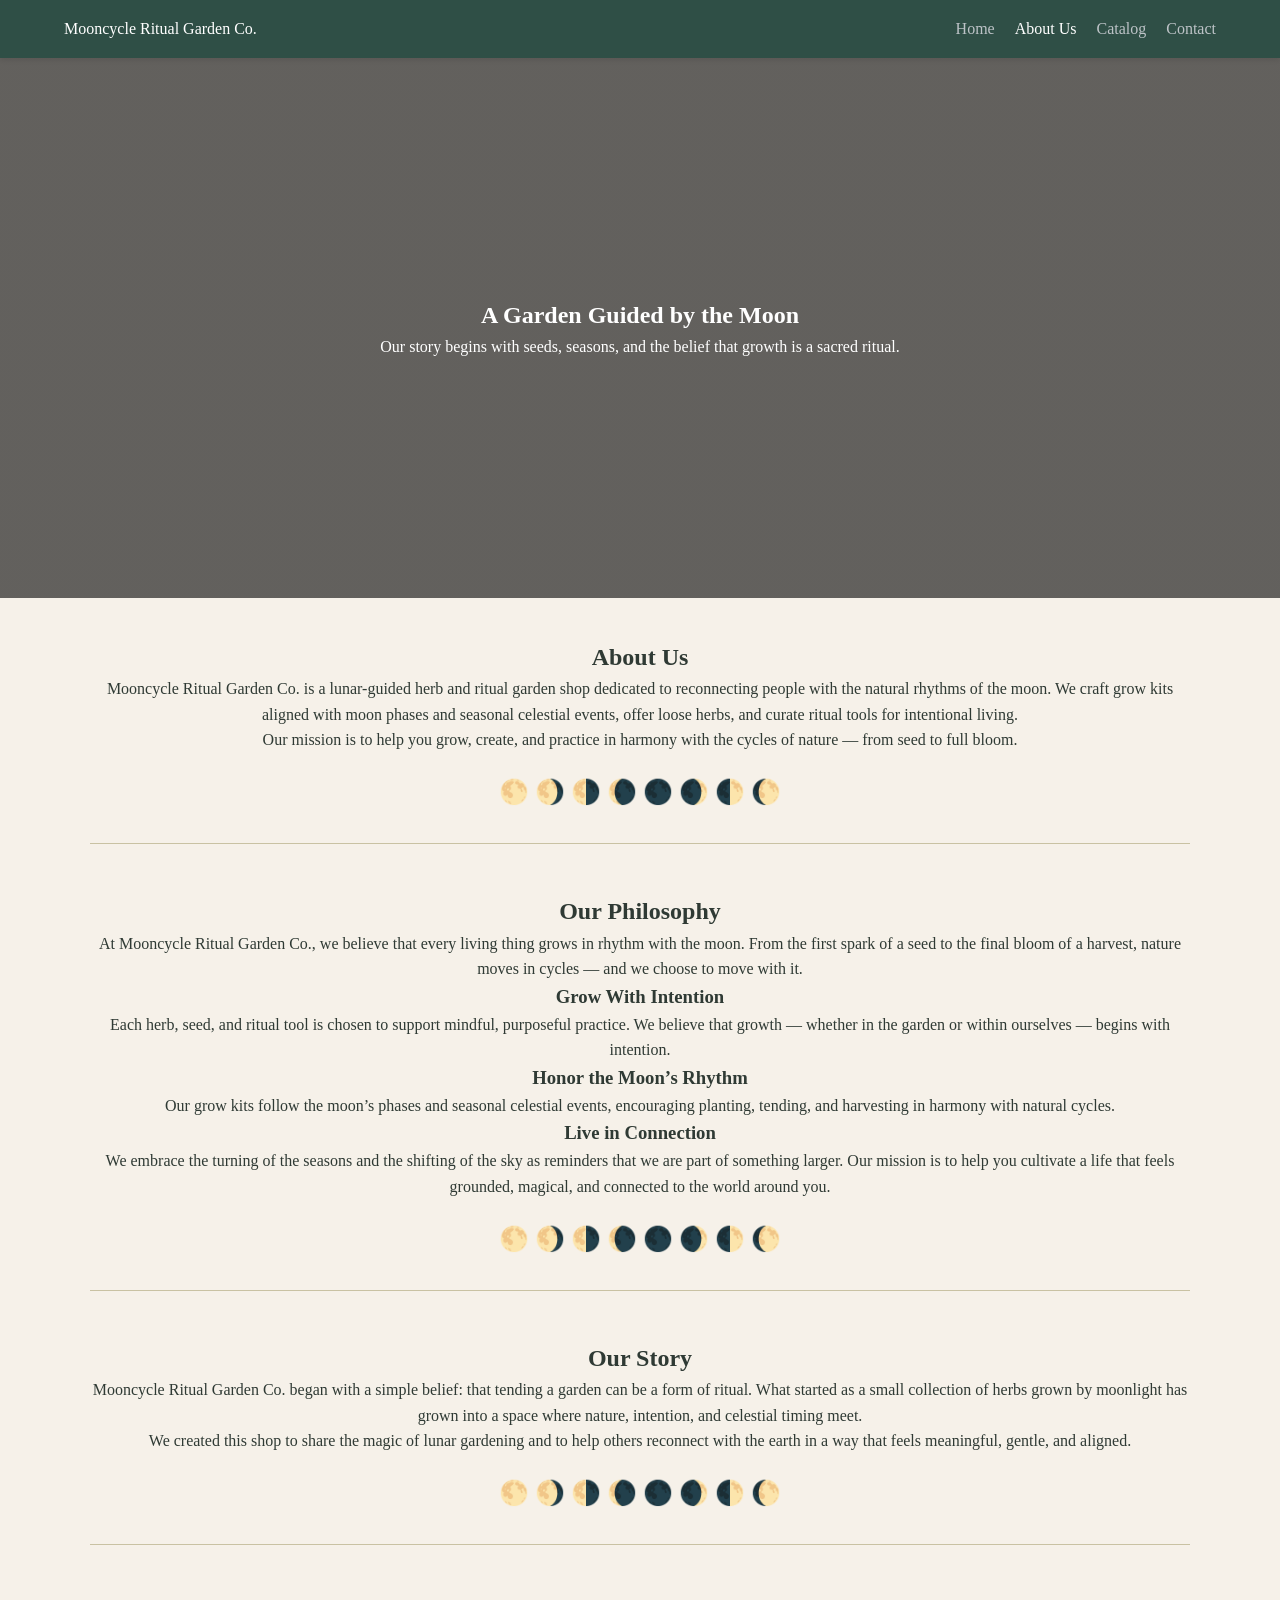
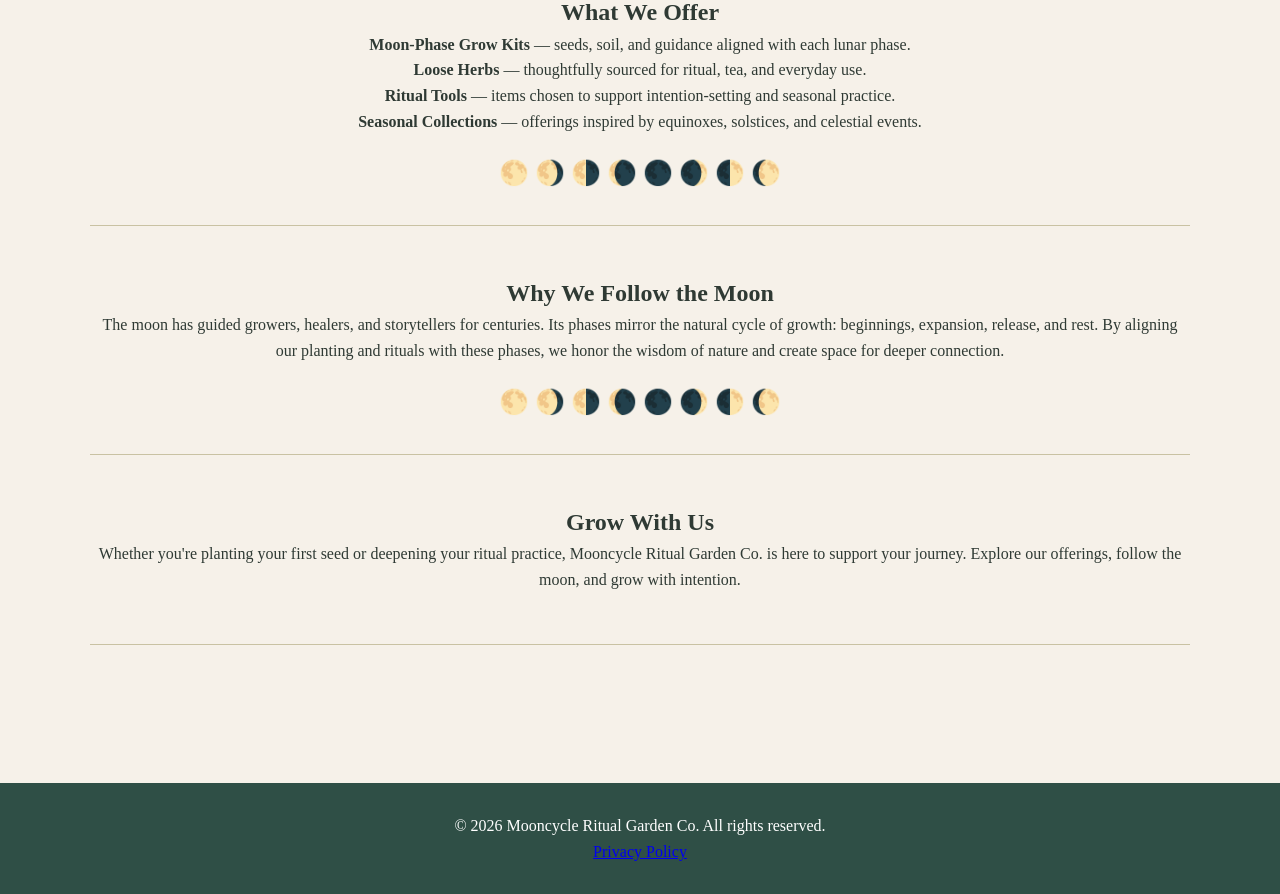
==== about.html @ 51de1d85 "added a privacy page and footer link, and updated stylesheet" ====
<!DOCTYPE html>
<html lang="en">

<head>
    <meta charset="UTF-8">
    <meta name="viewport" content="width=device-width, initial-scale=1.0">
    <title>Mooncycle Ritual Garden Co. | About Us</title>
    <link rel="stylesheet" href="style.css">
</head>

<body>

    <nav class="navbar">
        <div class="logo">Mooncycle Ritual Garden Co.</div>
        <ul class="nav-links">
            <li><a href="index.html">Home</a></li>
            <li><a href="about.html" class="active">About Us</a></li>
            <li><a href="catalog.html">Catalog</a></li>
            <li><a href="contact.html">Contact</a></li>
        </ul>
    </nav>
<section class="hero">
    <h1>A Garden Guided by the Moon</h1>
    <p>Our story begins with seeds, seasons, and the belief that growth is a sacred ritual.</p>
</section>

    <main class="container">
        <section class="content-area">
            <h1>About Us</h1>
            <p>
                Mooncycle Ritual Garden Co. is a lunar-guided herb and ritual garden shop dedicated
                to reconnecting people with the natural rhythms of the moon. We craft grow kits
                aligned with moon phases and seasonal celestial events, offer loose herbs, and
                curate ritual tools for intentional living.
            </p>
            <p>
                Our mission is to help you grow, create, and practice in harmony with the cycles
                of nature — from seed to full bloom.
            </p>
        </section>

        <section class="content-area">
            <h2>Our Philosophy</h2>
            <p>
                At Mooncycle Ritual Garden Co., we believe that every living thing grows in rhythm
                with the moon. From the first spark of a seed to the final bloom of a harvest,
                nature moves in cycles — and we choose to move with it.
            </p>

            <h3>Grow With Intention</h3>
            <p>
                Each herb, seed, and ritual tool is chosen to support mindful, purposeful practice.
                We believe that growth — whether in the garden or within ourselves — begins with intention.
            </p>

            <h3>Honor the Moon’s Rhythm</h3>
            <p>
                Our grow kits follow the moon’s phases and seasonal celestial events, encouraging
                planting, tending, and harvesting in harmony with natural cycles.
            </p>

            <h3>Live in Connection</h3>
            <p>
                We embrace the turning of the seasons and the shifting of the sky as reminders that
                we are part of something larger. Our mission is to help you cultivate a life that
                feels grounded, magical, and connected to the world around you.
            </p>
        </section>

        <section class="content-area">
            <h2>Our Story</h2>
            <p>
                Mooncycle Ritual Garden Co. began with a simple belief: that tending a garden can be
                a form of ritual. What started as a small collection of herbs grown by moonlight
                has grown into a space where nature, intention, and celestial timing meet.
            </p>
            <p>
                We created this shop to share the magic of lunar gardening and to help others
                reconnect with the earth in a way that feels meaningful, gentle, and aligned.
            </p>
        </section>

        <section class="content-area">
            <h2>What We Offer</h2>
                <p><strong>Moon-Phase Grow Kits</strong> — seeds, soil, and guidance aligned with each lunar phase.
                <p><strong>Loose Herbs</strong> — thoughtfully sourced for ritual, tea, and everyday use.</p>
                <p><strong>Ritual Tools</strong> — items chosen to support intention-setting and seasonal practice.</p>
                <p><strong>Seasonal Collections</strong> — offerings inspired by equinoxes, solstices, and celestial
                    events.</p>
        </section>

        <section class="content-area">
            <h2>Why We Follow the Moon</h2>
            <p>
                The moon has guided growers, healers, and storytellers for centuries. Its phases
                mirror the natural cycle of growth: beginnings, expansion, release, and rest.
                By aligning our planting and rituals with these phases, we honor the wisdom of
                nature and create space for deeper connection.
            </p>
        </section>

        <section class="content-area">
            <h2>Grow With Us</h2>
            <p>
                Whether you're planting your first seed or deepening your ritual practice,
                Mooncycle Ritual Garden Co. is here to support your journey.
                Explore our offerings, follow the moon, and grow with intention.
            </p>
        </section>

    </main>

    <footer class="footer">
        <p>&copy; 2026 Mooncycle Ritual Garden Co. All rights reserved.</p>
        <nav>
            <a href="privacy.html" class="footer-link">Privacy Policy</a>
        </nav>
    </footer>

</body>

</html>
---- style.css ----
/* 1. CSS Variables - The "Theme" Controller */

:root {
    --primary-color: #2F4F46;
    /* Deep Herbal Green – Navbar & Footer */
    --accent-color: #C8A96A;
    /* Moonlight Gold – Buttons & Highlights */
    --secondary-accent: #B8A6C9;
    /* Dusty Lavender – Hover effects / subtle accents */

    --bg-light: #F6F1E9;
    /* Warm Cream – Page Background */
    --section-bg: #8FA89A;
    /* Dusty Sage – Section backgrounds */

    --card-bg: #FFFFFF;
    /* Card Background */
    --text-main: #2F3A34;
    /* General Text */
    --text-light: #FFFFFF;
    /* Text on Dark Backgrounds */
    font-family: 'Dancing Script', 'Pacifico', 'Great Vibes', cursive;
    --container-width: 1100px;
}

/* 2. Reset & Base Styles */
* {
    margin: 0;
    padding: 0;
    box-sizing: border-box;
}

body {
    font-family: var(--font-family);
    line-height: 1.6;
    background-color: var(--bg-light);
    color: var(--text-main);
    display: flex;
    flex-direction: column;
    min-height: 100vh;
}

/* 3. Navbar */
.navbar {
    background: var(--primary-color);
    color: var(--text-light);
    display: flex;
    justify-content: space-between;
    align-items: center;
    padding: 1rem 5%;
    position: sticky;
    top: 0;
    z-index: 1000;
    box-shadow: 0 2px 5px rgba(0, 0, 0, 0.1);
}

.nav-links {
    list-style: none;
    display: flex;
}

.nav-links li {
    margin-left: 20px;
}

.nav-links a {
    color: #bdc3c7;
    text-decoration: none;
    font-weight: 500;
    transition: color 0.3s ease;
}

.nav-links a:hover,
.nav-links a.active {
    color: var(--text-light);
}

/* 4. Hero Section */
.hero {
    background:
        linear-gradient(rgba(0, 0, 0, 0.6), rgba(0, 0, 0, 0.6)),
        url("https://images.stockcake.com/public/0/a/0/0a002cfc-9ba7-4bd1-9af5-f2eedf74f956_large/ancient-healing-remedies-stockcake.jpg") no-repeat;



    background-size: cover;
    background-position: center;
    height: 60vh;
    display: flex;
    flex-direction: column;
    align-items: center;
    justify-content: center;
    text-align: center;
    color: var(--text-light);
    padding: 0 20px;
}

.hero-content h1 {
    font-size: clamp(2rem, 5vw, 3.5rem);
    /* Responsive font size */
    margin-bottom: 15px;
}

.cta-button {
    display: inline-block;
    padding: 12px 35px;
    background: var(--accent-color);
    color: var(--text-light);
    text-decoration: none;
    border-radius: 50px;
    font-weight: bold;
    transition: transform 0.2s ease;
}

.cta-button:hover {
    transform: scale(1.05);
    background: var(--secondary-accent);
}

/* 5. Main Layout & Cards */
.container {
    flex: 1;
    width: 90%;
    max-width: var(--container-width);
    margin: 0 auto;
    padding: 40px 0;
}

.card-grid {
    display: grid;
    grid-template-columns: repeat(3, 1fr);
    /* 3 columns on desktop */
    gap: 30px;
    margin-top: -100px;
    /* Overlap effect */
}

.card {
    background: var(--card-bg);
    padding: 40px 25px;
    border-radius: 12px;
    box-shadow: 0 10px 30px rgba(0, 0, 0, 0.08);
    text-align: center;
    transition: translateY 0.3s ease;
}

.card:hover {
    transform: translateY(-5px);
}

/* 6. Footer */
.footer {
    background: var(--primary-color);
    color: var(--text-light);
    text-align: center;
    padding: 30px 0;
    margin-top: 50px;
}

.botanical-row {
    display: flex;
    justify-content: space-between;
    align-items: center;
    width: 100%;
    padding: 10px 0;
    border-bottom: 1px solid #c9c2a3;
    /* dried herb color */
    padding-bottom: 8px;
    margin-bottom: 12px;
}

.botanical-text {
    font-family: var(--font-family);
    font-size: 2rem;
    letter-spacing: 1px;
    color: #4a4a3f;
    /* earthy botanical tone */
    text-shadow: 0 0 6px rgba(255,255,255,0.4);
    transform: rotate(-1deg);
}

/*Content Section*/
.content-area{
    margin-bottom: 3rem;
    padding-bottom: 2rem;
    border-bottom: 1px solid #c9c2a3;
    text-align: center;
}

.content-area ul {
    max-width: 600px;   /* keeps the list narrow */
    margin: 0 auto;     /* centers it */
    padding-left: 1.2rem; /* keeps bullets aligned nicely */
}


/* Section Divider with Moon Phases */
.content-area::after {
    content: "🌕 🌖 🌗 🌘 🌑 🌒 🌓 🌔";
    display: block;
    text-align: center;
    font-size: 1.5rem;
    margin-top: 20px;
    color: var(--secondary-accent);
}
.content-area:last-of-type::after {
    content: "";
    /* Remove moon phases after last section */
}

/* 7. MEDIA QUERIES (The Responsive Magic) */

/* Tablet & Smaller Screens */
@media (max-width: 992px) {
    .card-grid {
        grid-template-columns: repeat(2, 1fr);
        /* Drop to 2 columns */
        margin-top: 20px;
        /* Remove overlap for cleaner mobile feel */
    }
}

/* Mobile Phones */
@media (max-width: 600px) {
    .navbar {
        flex-direction: column;
        /* Stack logo and links */
        gap: 10px;
    }

    .nav-links li {
        margin: 0 10px;
    }

    .card-grid {
        grid-template-columns: 1fr;
        /* 1 column on small phones */
    }

    .hero {
        height: 50vh;
    }
}
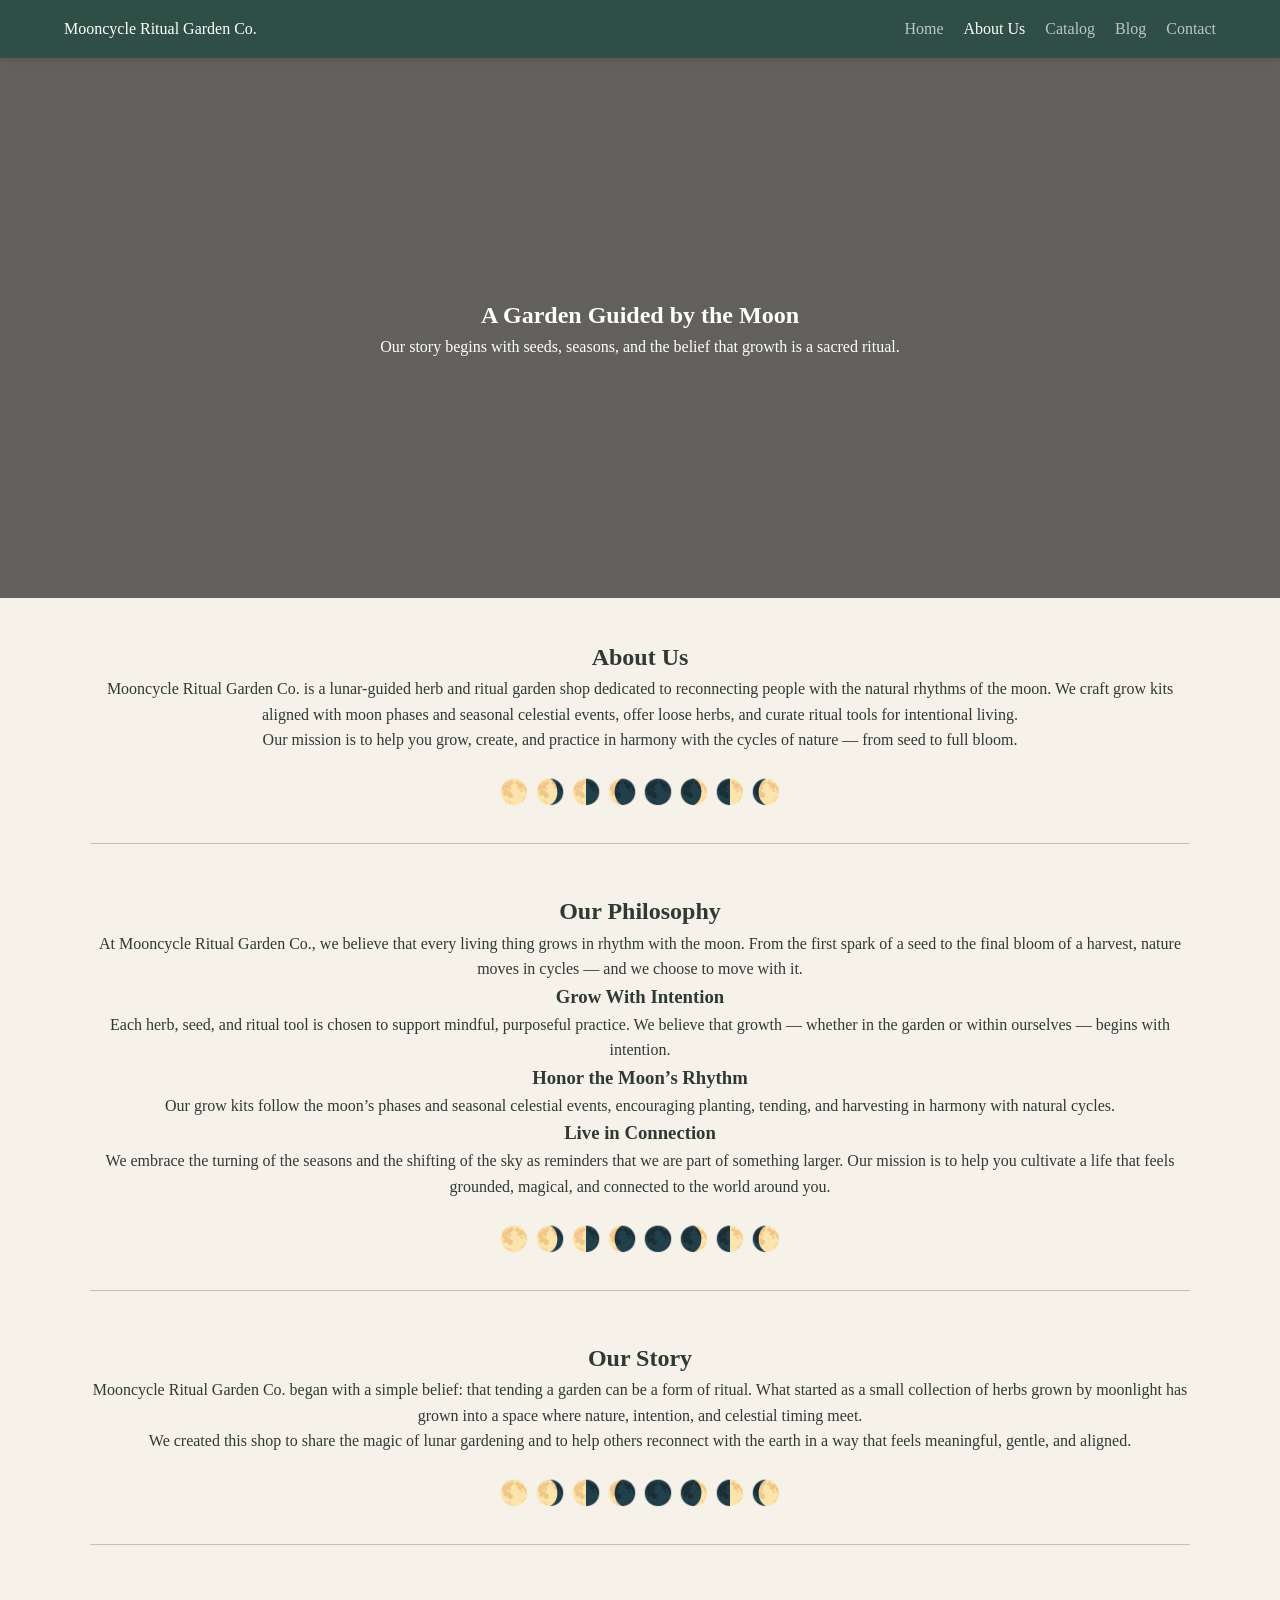
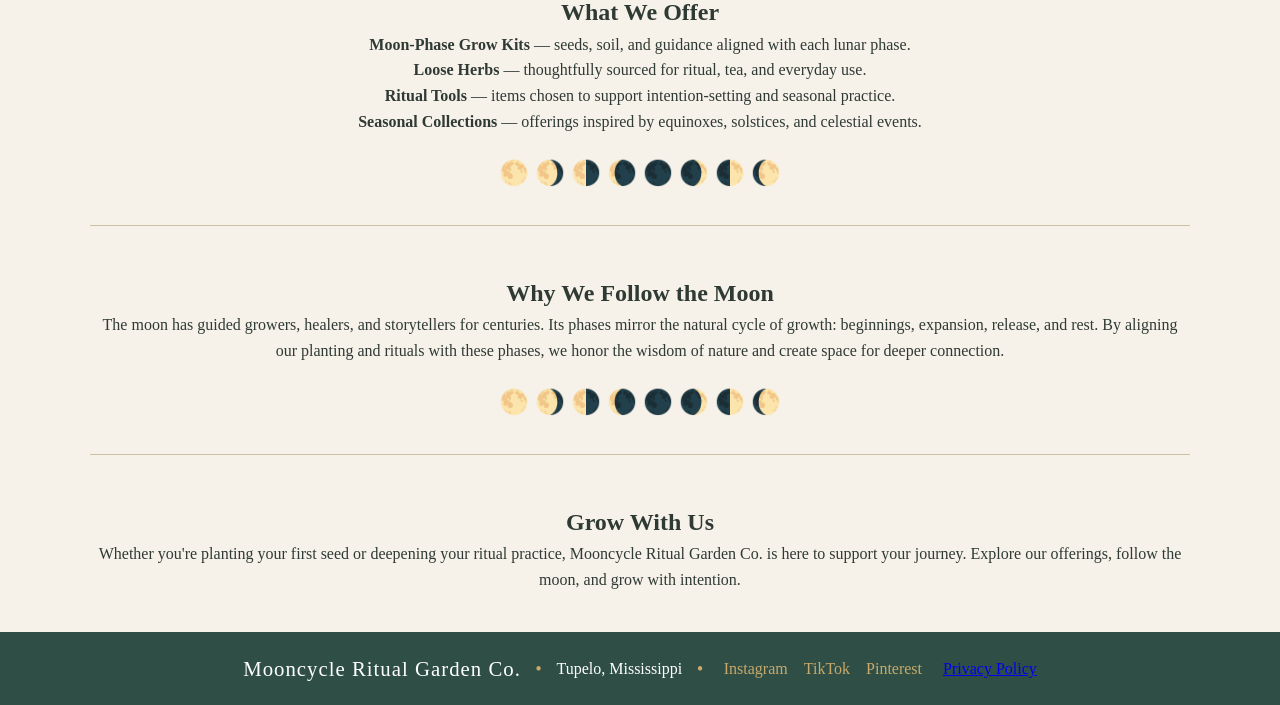
==== commit 8e3a05e4: "added blog page with styling; updated contact & about pages" ====
--- a/about.html
+++ b/about.html
@@ -16,13 +16,14 @@
             <li><a href="index.html">Home</a></li>
             <li><a href="about.html" class="active">About Us</a></li>
             <li><a href="catalog.html">Catalog</a></li>
+            <li><a href="blog.html">Blog</a></li>
             <li><a href="contact.html">Contact</a></li>
         </ul>
     </nav>
-<section class="hero">
-    <h1>A Garden Guided by the Moon</h1>
-    <p>Our story begins with seeds, seasons, and the belief that growth is a sacred ritual.</p>
-</section>
+    <section class="hero">
+        <h1>A Garden Guided by the Moon</h1>
+        <p>Our story begins with seeds, seasons, and the belief that growth is a sacred ritual.</p>
+    </section>
 
     <main class="container">
         <section class="content-area">
@@ -82,11 +83,11 @@
 
         <section class="content-area">
             <h2>What We Offer</h2>
-                <p><strong>Moon-Phase Grow Kits</strong> — seeds, soil, and guidance aligned with each lunar phase.
-                <p><strong>Loose Herbs</strong> — thoughtfully sourced for ritual, tea, and everyday use.</p>
-                <p><strong>Ritual Tools</strong> — items chosen to support intention-setting and seasonal practice.</p>
-                <p><strong>Seasonal Collections</strong> — offerings inspired by equinoxes, solstices, and celestial
-                    events.</p>
+            <p><strong>Moon-Phase Grow Kits</strong> — seeds, soil, and guidance aligned with each lunar phase.
+            <p><strong>Loose Herbs</strong> — thoughtfully sourced for ritual, tea, and everyday use.</p>
+            <p><strong>Ritual Tools</strong> — items chosen to support intention-setting and seasonal practice.</p>
+            <p><strong>Seasonal Collections</strong> — offerings inspired by equinoxes, solstices, and celestial
+                events.</p>
         </section>
 
         <section class="content-area">
@@ -110,11 +111,18 @@
 
     </main>
 
-    <footer class="footer">
-        <p>&copy; 2026 Mooncycle Ritual Garden Co. All rights reserved.</p>
-        <nav>
-            <a href="privacy.html" class="footer-link">Privacy Policy</a>
-        </nav>
+    <!-- Footer -->
+    <footer class="footer-inline">
+        <span class="footer-brand">Mooncycle Ritual Garden Co.</span>
+        <span class="footer-divider">•</span>
+        <span class="footer-location">Tupelo, Mississippi</span>
+        <span class="footer-divider">•</span>
+        <div class="footer-social-inline">
+            <a href="#">Instagram</a>
+            <a href="#">TikTok</a>
+            <a href="#">Pinterest</a>
+        </div>
+        <a href="privacy.html">Privacy Policy</a>
     </footer>
 
 </body>
--- a/style.css
+++ b/style.css
@@ -1,4 +1,4 @@
-/* 1. CSS Variables - The "Theme" Controller */
+/* 1. Color Variables - The "Theme" Controller */
 
 :root {
     --primary-color: #2F4F46;
@@ -19,7 +19,7 @@
     /* General Text */
     --text-light: #FFFFFF;
     /* Text on Dark Backgrounds */
-    font-family: 'Dancing Script', 'Pacifico', 'Great Vibes', cursive;
+    --font-family: 'Dancing Script', 'Pacifico', 'Great Vibes', cursive;
     --container-width: 1100px;
 }
 
@@ -149,13 +149,44 @@
 }
 
 /* 6. Footer */
-.footer {
+/* UNIVERSAL ONE-LINE FOOTER */
+.footer-inline {
     background: var(--primary-color);
     color: var(--text-light);
-    text-align: center;
-    padding: 30px 0;
-    margin-top: 50px;
-}
+    padding: 20px;
+    text-align: center;
+
+    display: flex;
+    justify-content: center;
+    align-items: center;
+    gap: 15px;
+
+    flex-wrap: wrap; /* keeps it from breaking on small screens */
+}
+
+.footer-inline .footer-brand {
+    font-family: var(--font-family);
+    font-size: 1.3rem;
+    letter-spacing: 1px;
+}
+
+.footer-inline .footer-divider {
+    color: var(--accent-color);
+    font-weight: bold;
+}
+
+.footer-social-inline a {
+    color: var(--accent-color);
+    margin: 0 6px;
+    text-decoration: none;
+    font-weight: 500;
+}
+
+.footer-social-inline a:hover {
+    color: var(--secondary-accent);
+}
+
+/* BOTANICAL ROW - A whimsical, plant-inspired section divider */
 
 .botanical-row {
     display: flex;
@@ -178,7 +209,7 @@
     text-shadow: 0 0 6px rgba(255,255,255,0.4);
     transform: rotate(-1deg);
 }
-
+/*About Us Page*/
 /*Content Section*/
 .content-area{
     margin-bottom: 3rem;
@@ -203,10 +234,146 @@
     margin-top: 20px;
     color: var(--secondary-accent);
 }
+
+.content-area:last-of-type {
+    border-bottom: none !important;
+    padding-bottom: 0;
+    margin-bottom: 0;
+    /* Remove bottom border and spacing for last section */
+}
+
 .content-area:last-of-type::after {
-    content: "";
+    content: none;
     /* Remove moon phases after last section */
 }
+
+/* CONTACT FORM — Botanical & Elegant */
+.contact-section {
+    background: var(--card-bg);
+    padding: 45px 35px;
+    border-radius: 14px;
+    box-shadow: 0 10px 30px rgba(0,0,0,0.10);
+    max-width: 750px;
+    margin: 4rem auto;
+    border: 1px solid #d8d2bd; /* soft dried-herb border */
+}
+
+.contact-section h2 {
+    text-align: center;
+    color: var(--primary-color);
+    font-size: 2rem;
+    margin-bottom: 1.5rem;
+    letter-spacing: 1px;
+}
+
+/* Form Layout */
+.contact-form {
+    display: flex;
+    flex-direction: column;
+    gap: 1.2rem;
+}
+
+/* Labels */
+.contact-form label {
+    font-weight: 600;
+    color: var(--primary-color);
+    letter-spacing: 0.5px;
+}
+
+/* Inputs & Textarea */
+.contact-form input,
+.contact-form textarea {
+    padding: 14px;
+    border: 1px solid #c9c2a3;
+    border-radius: 10px;
+    background: var(--bg-light);
+    font-size: 1rem;
+    transition: 0.2s ease;
+}
+
+/* Focus Glow */
+.contact-form input:focus,
+.contact-form textarea:focus {
+    outline: none;
+    border-color: var(--accent-color);
+    box-shadow: 0 0 8px rgba(200,169,106,0.45);
+}
+
+/* Submit Button */
+.contact-form .btn {
+    background: var(--accent-color);
+    color: var(--text-light);
+    padding: 14px;
+    border: none;
+    border-radius: 10px;
+    font-size: 1.15rem;
+    cursor: pointer;
+    font-weight: bold;
+    letter-spacing: 0.5px;
+    transition: 0.25s ease;
+}
+
+.contact-form .btn:hover {
+    background: var(--secondary-accent);
+    transform: translateY(-2px);
+}
+
+/* Optional: Add a soft divider above the form */
+.contact-section::before {
+    content: "🌿 ✦ 🌙 ✦ 🌿";
+    display: block;
+    text-align: center;
+    font-size: 1.4rem;
+    color: var(--secondary-accent);
+    margin-bottom: 1.5rem;
+}
+
+
+/* Blog List Layout */
+.blog-list {
+    display: grid;
+    gap: 30px;
+    margin: 3rem 0;
+}
+
+/* Blog Cards */
+.blog-card {
+    background: var(--card-bg);
+    padding: 30px 25px;
+    border-radius: 12px;
+    box-shadow: 0 8px 20px rgba(0,0,0,0.08);
+    transition: transform 0.25s ease, box-shadow 0.25s ease;
+    text-align: left;
+}
+
+.blog-card:hover {
+    transform: translateY(-6px);
+    box-shadow: 0 12px 28px rgba(0,0,0,0.12);
+}
+
+.blog-card h3 {
+    color: var(--primary-color);
+    margin-bottom: 10px;
+}
+
+.blog-card p {
+    margin-bottom: 15px;
+    color: var(--text-main);
+}
+
+.read-more {
+    color: var(--accent-color);
+    font-weight: bold;
+    text-decoration: none;
+}
+
+.read-more:hover {
+    color: var(--secondary-accent);
+    text-decoration: underline;
+}
+
+
+
 
 /* 7. MEDIA QUERIES (The Responsive Magic) */
 
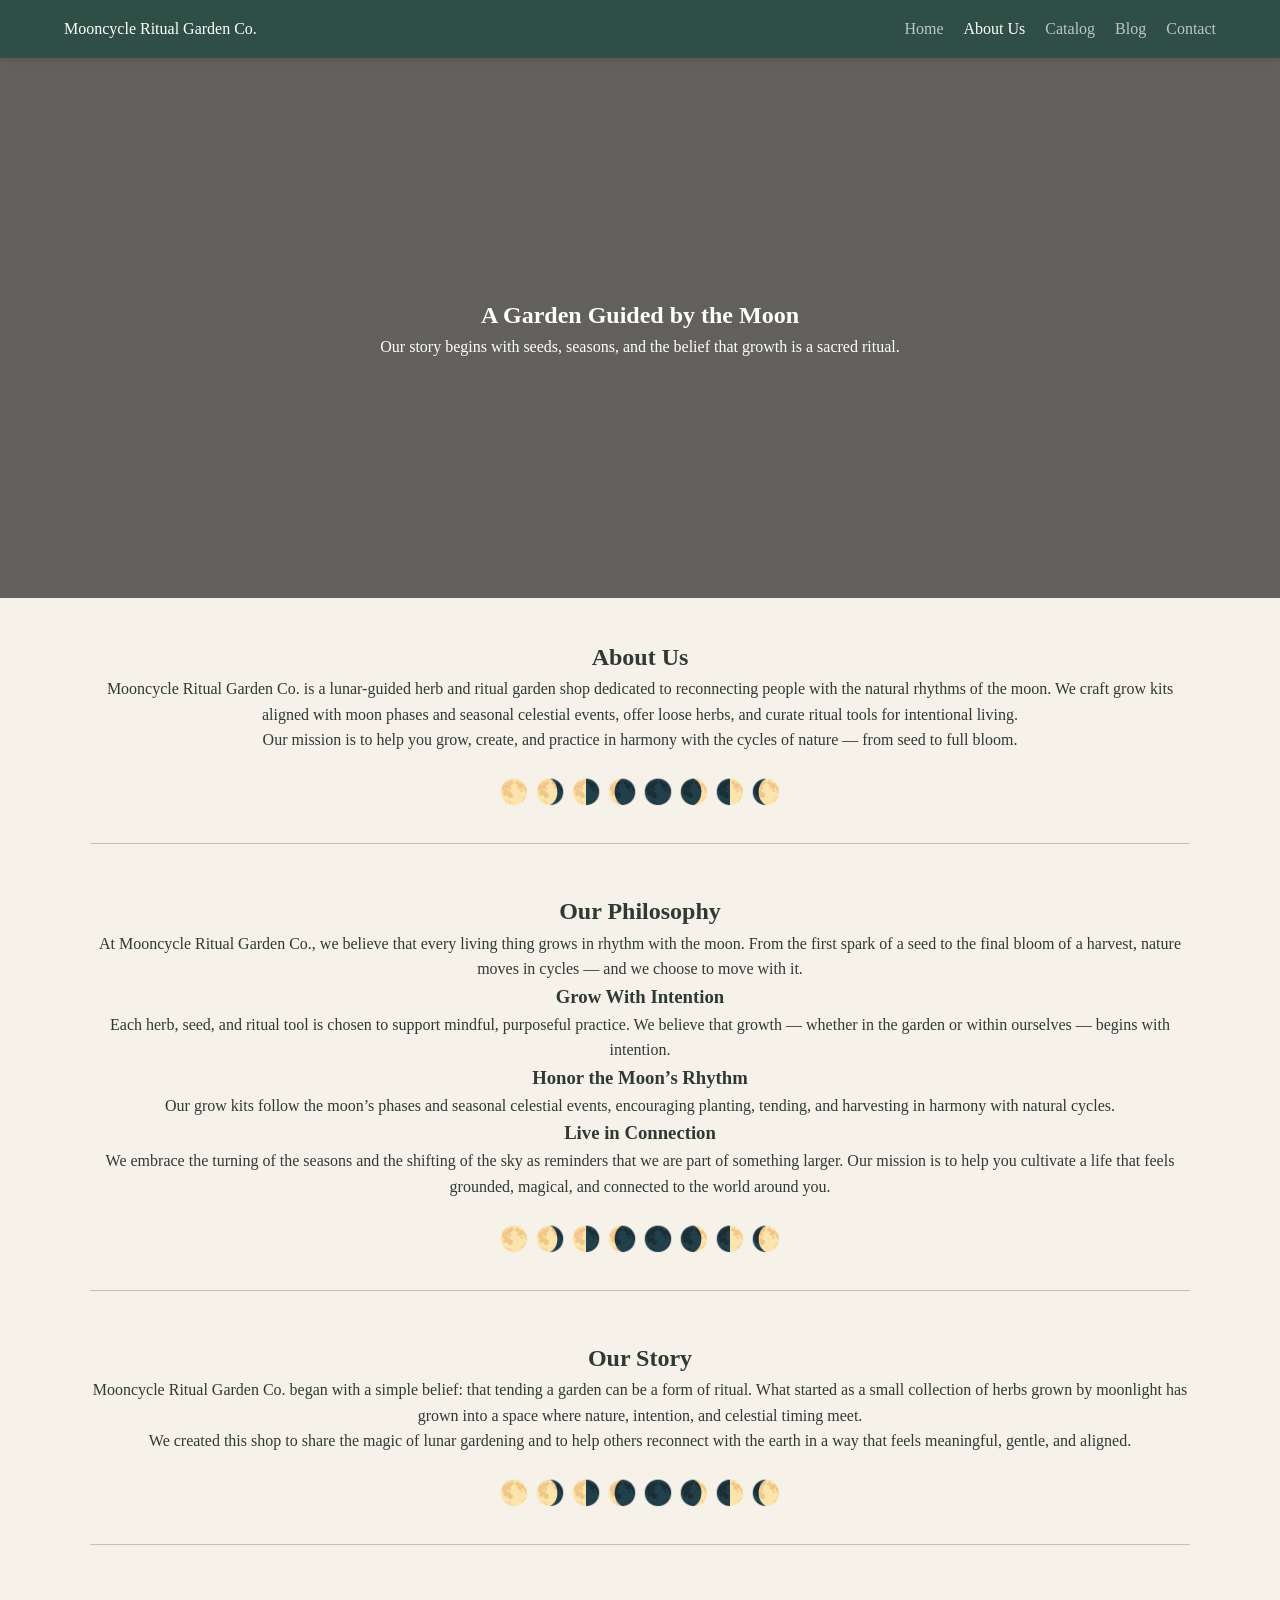
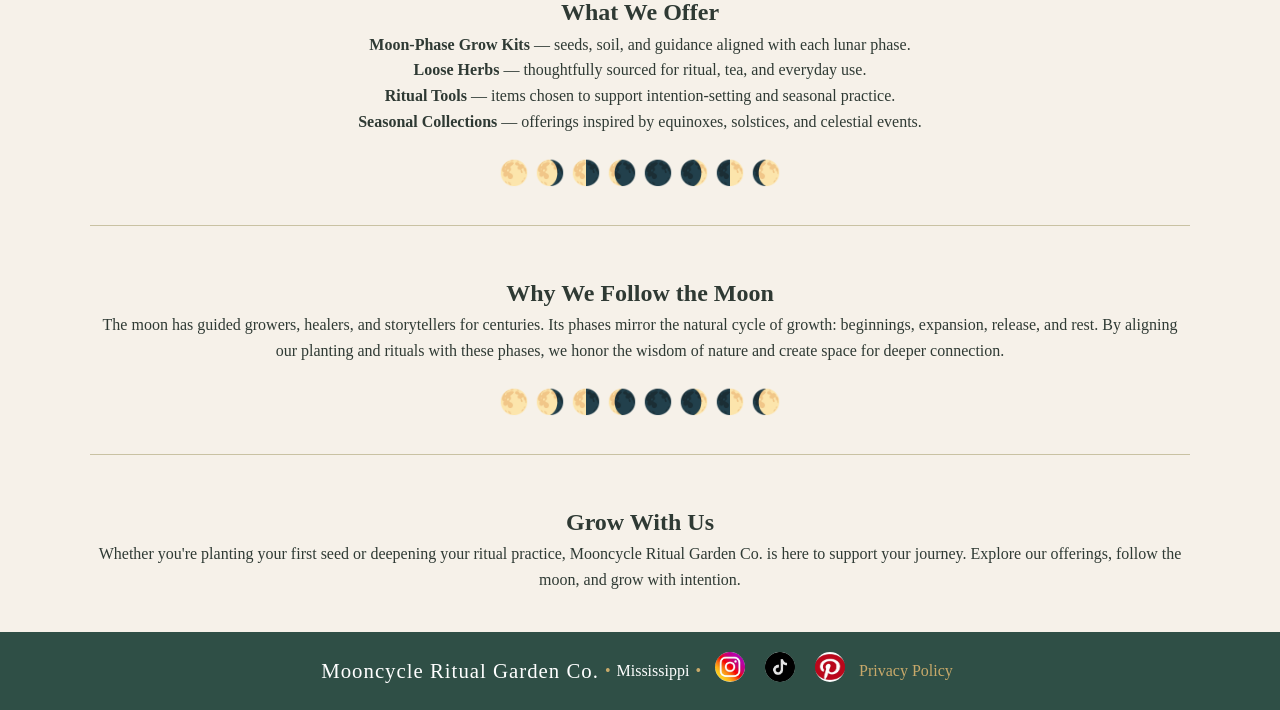
==== commit 6460823d: "added assets/images folder, updated index content, privacy, blog, and about footer, and stylesheet." ====
--- a/about.html
+++ b/about.html
@@ -115,12 +115,12 @@
     <footer class="footer-inline">
         <span class="footer-brand">Mooncycle Ritual Garden Co.</span>
         <span class="footer-divider">•</span>
-        <span class="footer-location">Tupelo, Mississippi</span>
+        <span class="footer-location">Mississippi</span>
         <span class="footer-divider">•</span>
         <div class="footer-social-inline">
-            <a href="#">Instagram</a>
-            <a href="#">TikTok</a>
-            <a href="#">Pinterest</a>
+            <a href="https://www.instagram.com" target="_blank" rel="noopener noreferrer"><img src="assets/images/instagram.png" alt="Instagram"></a>
+            <a href="https://www.tiktok.com" target="_blank" rel="noopener noreferrer"><img src="assets/images/tiktok.png" alt="TikTok"></a>
+            <a href="https://www.pinterest.com" target="_blank" rel="noopener noreferrer"><img src="assets/images/pinterest.png" alt="Pinterest"></a>
         </div>
         <a href="privacy.html">Privacy Policy</a>
     </footer>
--- a/style.css
+++ b/style.css
@@ -1,5 +1,5 @@
 /* 1. Color Variables - The "Theme" Controller */
-
+/* Using CSS variables for easy theme management and consistency across the site */
 :root {
     --primary-color: #2F4F46;
     /* Deep Herbal Green – Navbar & Footer */
@@ -29,7 +29,7 @@
     padding: 0;
     box-sizing: border-box;
 }
-
+/* Base font and background for the entire site */
 body {
     font-family: var(--font-family);
     line-height: 1.6;
@@ -53,23 +53,26 @@
     z-index: 1000;
     box-shadow: 0 2px 5px rgba(0, 0, 0, 0.1);
 }
-
+/* Logo Styling */
 .nav-links {
     list-style: none;
     display: flex;
-}
-
+    flex-wrap: wrap;
+    justify-content: center;
+    text-align: center;
+}
+/* Spacing between nav links for better readability */
 .nav-links li {
     margin-left: 20px;
 }
-
+/* Nav links styling with a smooth color transition for hover effects */
 .nav-links a {
     color: #bdc3c7;
     text-decoration: none;
     font-weight: 500;
     transition: color 0.3s ease;
 }
-
+/* Highlight the active page link and add a hover effect for better user experience */
 .nav-links a:hover,
 .nav-links a.active {
     color: var(--text-light);
@@ -81,8 +84,7 @@
         linear-gradient(rgba(0, 0, 0, 0.6), rgba(0, 0, 0, 0.6)),
         url("https://images.stockcake.com/public/0/a/0/0a002cfc-9ba7-4bd1-9af5-f2eedf74f956_large/ancient-healing-remedies-stockcake.jpg") no-repeat;
 
-
-
+/* Background image with a dark overlay for better text readability */
     background-size: cover;
     background-position: center;
     height: 60vh;
@@ -94,13 +96,13 @@
     color: var(--text-light);
     padding: 0 20px;
 }
-
+/* Hero Heading with responsive font size using clamp() for better readability across devices */
 .hero-content h1 {
     font-size: clamp(2rem, 5vw, 3.5rem);
     /* Responsive font size */
     margin-bottom: 15px;
 }
-
+/* CTA Button in Hero */
 .cta-button {
     display: inline-block;
     padding: 12px 35px;
@@ -111,7 +113,7 @@
     font-weight: bold;
     transition: transform 0.2s ease;
 }
-
+/* Subtle hover effect for the CTA button */
 .cta-button:hover {
     transform: scale(1.05);
     background: var(--secondary-accent);
@@ -125,7 +127,7 @@
     margin: 0 auto;
     padding: 40px 0;
 }
-
+/* Card Grid for sections that use a card layout (e.g., services, products) */
 .card-grid {
     display: grid;
     grid-template-columns: repeat(3, 1fr);
@@ -134,7 +136,7 @@
     margin-top: -100px;
     /* Overlap effect */
 }
-
+/* Card styling for all card-based sections (e.g., services, products, blog excerpts) */
 .card {
     background: var(--card-bg);
     padding: 40px 25px;
@@ -143,51 +145,107 @@
     text-align: center;
     transition: translateY 0.3s ease;
 }
-
+/* Subtle lift on hover for cards */
 .card:hover {
     transform: translateY(-5px);
 }
 
+/* FEATURED SECTION */
+.featured-section {
+    text-align: center;
+    margin-top: 4rem;
+}
+
+.section-title {
+    font-size: 2rem;
+    color: var(--primary-color);
+    margin-bottom: 2rem;
+}
+
+.featured-grid {
+    display: grid;
+    grid-template-columns: repeat(3, 1fr);
+    gap: 30px;
+}
+
+.featured-card {
+    background: var(--card-bg);
+    padding: 25px;
+    border-radius: 12px;
+    box-shadow: 0 8px 20px rgba(0,0,0,0.08);
+    transition: 0.3s ease;
+}
+
+.featured-card:hover {
+    transform: translateY(-5px);
+    box-shadow: 0 12px 28px rgba(0,0,0,0.12);
+}
+
+.featured-card img {
+    width: 100%;
+    border-radius: 10px;
+    margin-bottom: 15px;
+}
+
+
+
 /* 6. Footer */
+
 /* UNIVERSAL ONE-LINE FOOTER */
 .footer-inline {
     background: var(--primary-color);
     color: var(--text-light);
     padding: 20px;
     text-align: center;
-
+/* Flexbox for horizontal alignment of brand and social links */
     display: flex;
     justify-content: center;
     align-items: center;
-    gap: 15px;
+    /* gap: 0; */
 
     flex-wrap: wrap; /* keeps it from breaking on small screens */
 }
-
+/* Footer Brand Styling */
 .footer-inline .footer-brand {
     font-family: var(--font-family);
     font-size: 1.3rem;
     letter-spacing: 1px;
 }
-
-.footer-inline .footer-divider {
+/* Divider styling */
+.footer-inline > a, .footer-divider {
     color: var(--accent-color);
     font-weight: bold;
-}
-
-.footer-social-inline a {
-    color: var(--accent-color);
     margin: 0 6px;
     text-decoration: none;
     font-weight: 500;
 }
-
-.footer-social-inline a:hover {
+/* Hover effect for footer links */
+.footer-inline > a:hover{
     color: var(--secondary-accent);
-}
+    text-decoration: underline;
+}
+/* Social media icons in the footer styled as circular buttons with hover effects */
+.footer-social-inline img, .footer-social-inline > a:focus {
+    display: inline-block;
+    border: none;
+    gap: 10px;
+    outline: none;
+    box-shadow: none;
+    width: 30px;
+    height: 30px;
+    border-radius: 50%;
+    background: var(--secondary-accent);
+    margin: 0 8px;
+    text-decoration: none;
+}
+/* Hover effect for social media icons */
+/* .footer-inline span, .footer-inline a:not(.footer-social-inline)
+{
+    margin: 0 8px;
+} */
+
 
 /* BOTANICAL ROW - A whimsical, plant-inspired section divider */
-
 .botanical-row {
     display: flex;
     justify-content: space-between;
@@ -199,7 +257,7 @@
     padding-bottom: 8px;
     margin-bottom: 12px;
 }
-
+/* Decorative botanical text */
 .botanical-text {
     font-family: var(--font-family);
     font-size: 2rem;
@@ -217,14 +275,13 @@
     border-bottom: 1px solid #c9c2a3;
     text-align: center;
 }
-
+/* Keep lists narrow and centered for better readability */
 .content-area ul {
     max-width: 600px;   /* keeps the list narrow */
     margin: 0 auto;     /* centers it */
     padding-left: 1.2rem; /* keeps bullets aligned nicely */
 }
 
-
 /* Section Divider with Moon Phases */
 .content-area::after {
     content: "🌕 🌖 🌗 🌘 🌑 🌒 🌓 🌔";
@@ -234,20 +291,20 @@
     margin-top: 20px;
     color: var(--secondary-accent);
 }
-
+/* Remove divider and spacing for last section */
 .content-area:last-of-type {
     border-bottom: none !important;
     padding-bottom: 0;
     margin-bottom: 0;
     /* Remove bottom border and spacing for last section */
 }
-
+/* Remove moon phases for last section */
 .content-area:last-of-type::after {
     content: none;
-    /* Remove moon phases after last section */
 }
 
 /* CONTACT FORM — Botanical & Elegant */
+/* Contact Section Container */
 .contact-section {
     background: var(--card-bg);
     padding: 45px 35px;
@@ -257,7 +314,7 @@
     margin: 4rem auto;
     border: 1px solid #d8d2bd; /* soft dried-herb border */
 }
-
+/* Contact Section Heading */
 .contact-section h2 {
     text-align: center;
     color: var(--primary-color);
@@ -291,7 +348,7 @@
     transition: 0.2s ease;
 }
 
-/* Focus Glow */
+/* Focus effect for inputs and textarea */
 .contact-form input:focus,
 .contact-form textarea:focus {
     outline: none;
@@ -312,13 +369,13 @@
     letter-spacing: 0.5px;
     transition: 0.25s ease;
 }
-
+/* Hover effect for submit button */
 .contact-form .btn:hover {
     background: var(--secondary-accent);
     transform: translateY(-2px);
 }
 
-/* Optional: Add a soft divider above the form */
+/* Decorative Botanical Divider for Contact Section */
 .contact-section::before {
     content: "🌿 ✦ 🌙 ✦ 🌿";
     display: block;
@@ -327,7 +384,6 @@
     color: var(--secondary-accent);
     margin-bottom: 1.5rem;
 }
-
 
 /* Blog List Layout */
 .blog-list {
@@ -345,35 +401,32 @@
     transition: transform 0.25s ease, box-shadow 0.25s ease;
     text-align: left;
 }
-
+/* Hover effect for blog cards */
 .blog-card:hover {
     transform: translateY(-6px);
     box-shadow: 0 12px 28px rgba(0,0,0,0.12);
 }
-
+/* Blog Card Title */
 .blog-card h3 {
     color: var(--primary-color);
     margin-bottom: 10px;
 }
-
+/* Blog Card Excerpt */
 .blog-card p {
     margin-bottom: 15px;
     color: var(--text-main);
 }
-
+/* "Read More" Links */
 .read-more {
     color: var(--accent-color);
     font-weight: bold;
     text-decoration: none;
 }
-
+/* Hover effect for "Read More" links */
 .read-more:hover {
     color: var(--secondary-accent);
     text-decoration: underline;
 }
-
-
-
 
 /* 7. MEDIA QUERIES (The Responsive Magic) */
 
@@ -394,16 +447,16 @@
         /* Stack logo and links */
         gap: 10px;
     }
-
+/* Center nav links on mobile */
     .nav-links li {
         margin: 0 10px;
     }
-
+/* Stack cards in a single column on mobile for better readability */
     .card-grid {
         grid-template-columns: 1fr;
         /* 1 column on small phones */
     }
-
+/* Adjust hero height for smaller screens to prevent excessive scrolling */
     .hero {
         height: 50vh;
     }
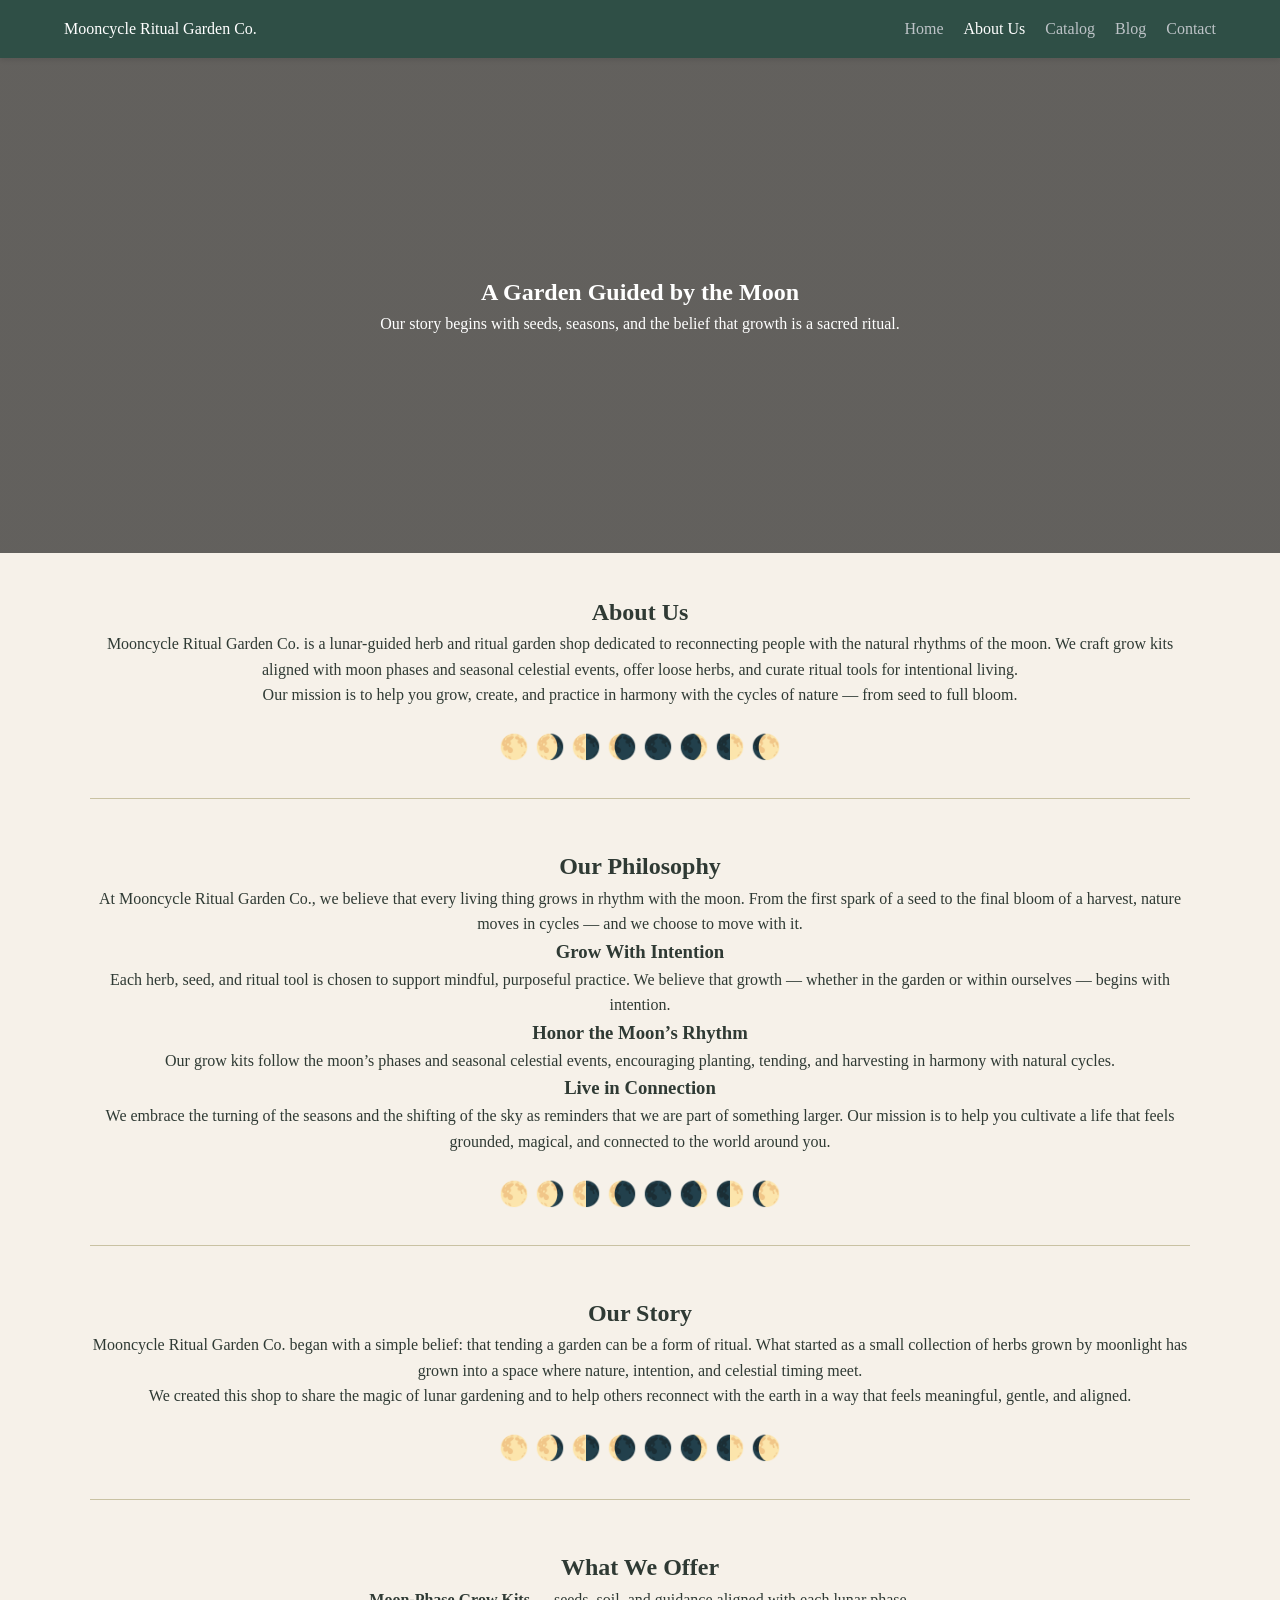
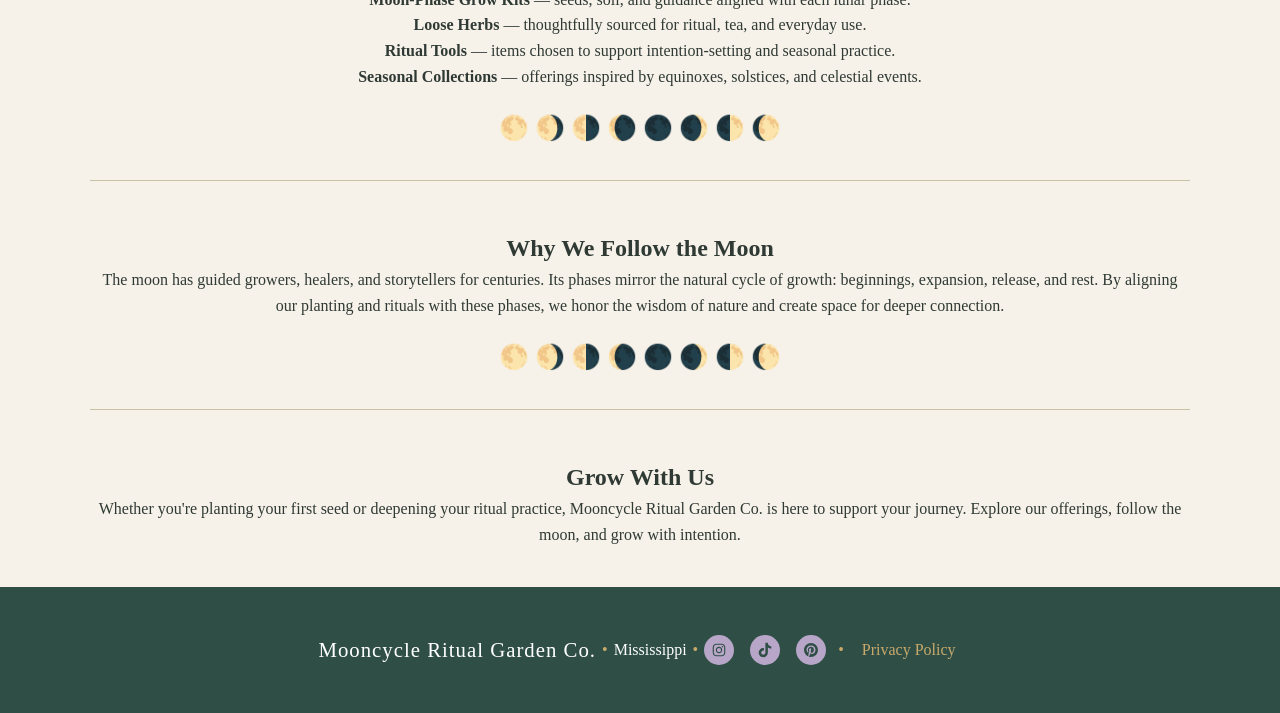
==== commit d5c03aaa: "updated footer, style css, and update logo with a logo image" ====
--- a/about.html
+++ b/about.html
@@ -112,19 +112,37 @@
     </main>
 
     <!-- Footer -->
+ </footer>
     <footer class="footer-inline">
         <span class="footer-brand">Mooncycle Ritual Garden Co.</span>
         <span class="footer-divider">•</span>
         <span class="footer-location">Mississippi</span>
         <span class="footer-divider">•</span>
         <div class="footer-social-inline">
-            <a href="https://www.instagram.com" target="_blank" rel="noopener noreferrer"><img src="assets/images/instagram.png" alt="Instagram"></a>
-            <a href="https://www.tiktok.com" target="_blank" rel="noopener noreferrer"><img src="assets/images/tiktok.png" alt="TikTok"></a>
-            <a href="https://www.pinterest.com" target="_blank" rel="noopener noreferrer"><img src="assets/images/pinterest.png" alt="Pinterest"></a>
+
+            <a href="https://www.instagram.com" aria-label="Instagram" target="_blank" rel="noopener noreferrer"><svg
+                    xmlns="http://www.w3.org/2000/svg"
+                    viewBox="0 0 640 640"><!--!Font Awesome Free v7.2.0 by @fontawesome - https://fontawesome.com License - https://fontawesome.com/license/free Copyright 2026 Fonticons, Inc.-->
+                    <path
+                        d="M320.3 205C256.8 204.8 205.2 256.2 205 319.7C204.8 383.2 256.2 434.8 319.7 435C383.2 435.2 434.8 383.8 435 320.3C435.2 256.8 383.8 205.2 320.3 205zM319.7 245.4C360.9 245.2 394.4 278.5 394.6 319.7C394.8 360.9 361.5 394.4 320.3 394.6C279.1 394.8 245.6 361.5 245.4 320.3C245.2 279.1 278.5 245.6 319.7 245.4zM413.1 200.3C413.1 185.5 425.1 173.5 439.9 173.5C454.7 173.5 466.7 185.5 466.7 200.3C466.7 215.1 454.7 227.1 439.9 227.1C425.1 227.1 413.1 215.1 413.1 200.3zM542.8 227.5C541.1 191.6 532.9 159.8 506.6 133.6C480.4 107.4 448.6 99.2 412.7 97.4C375.7 95.3 264.8 95.3 227.8 97.4C192 99.1 160.2 107.3 133.9 133.5C107.6 159.7 99.5 191.5 97.7 227.4C95.6 264.4 95.6 375.3 97.7 412.3C99.4 448.2 107.6 480 133.9 506.2C160.2 532.4 191.9 540.6 227.8 542.4C264.8 544.5 375.7 544.5 412.7 542.4C448.6 540.7 480.4 532.5 506.6 506.2C532.8 480 541 448.2 542.8 412.3C544.9 375.3 544.9 264.5 542.8 227.5zM495 452C487.2 471.6 472.1 486.7 452.4 494.6C422.9 506.3 352.9 503.6 320.3 503.6C287.7 503.6 217.6 506.2 188.2 494.6C168.6 486.8 153.5 471.7 145.6 452C133.9 422.5 136.6 352.5 136.6 319.9C136.6 287.3 134 217.2 145.6 187.8C153.4 168.2 168.5 153.1 188.2 145.2C217.7 133.5 287.7 136.2 320.3 136.2C352.9 136.2 423 133.6 452.4 145.2C472 153 487.1 168.1 495 187.8C506.7 217.3 504 287.3 504 319.9C504 352.5 506.7 422.6 495 452z" />
+                </svg></a>
+            <a href="https://www.tiktok.com" aria-label="TitkTok" target="_blank" rel="noopener noreferrer"><svg
+                    xmlns="http://www.w3.org/2000/svg"
+                    viewBox="0 0 640 640"><!--!Font Awesome Free v7.2.0 by @fontawesome - https://fontawesome.com License - https://fontawesome.com/license/free Copyright 2026 Fonticons, Inc.-->
+                    <path
+                        d="M544.5 273.9C500.5 274 457.5 260.3 421.7 234.7L421.7 413.4C421.7 446.5 411.6 478.8 392.7 506C373.8 533.2 347.1 554 316.1 565.6C285.1 577.2 251.3 579.1 219.2 570.9C187.1 562.7 158.3 545 136.5 520.1C114.7 495.2 101.2 464.1 97.5 431.2C93.8 398.3 100.4 365.1 116.1 336C131.8 306.9 156.1 283.3 185.7 268.3C215.3 253.3 248.6 247.8 281.4 252.3L281.4 342.2C266.4 337.5 250.3 337.6 235.4 342.6C220.5 347.6 207.5 357.2 198.4 369.9C189.3 382.6 184.4 398 184.5 413.8C184.6 429.6 189.7 444.8 199 457.5C208.3 470.2 221.4 479.6 236.4 484.4C251.4 489.2 267.5 489.2 282.4 484.3C297.3 479.4 310.4 469.9 319.6 457.2C328.8 444.5 333.8 429.1 333.8 413.4L333.8 64L421.8 64C421.7 71.4 422.4 78.9 423.7 86.2C426.8 102.5 433.1 118.1 442.4 131.9C451.7 145.7 463.7 157.5 477.6 166.5C497.5 179.6 520.8 186.6 544.6 186.6L544.6 274z" />
+                </svg>
+                <a href="https://www.pinterest.com" aria-label="Pinterest" target="_blank"
+                    rel="noopener noreferrer"><svg xmlns="http://www.w3.org/2000/svg"
+                        viewBox="0 0 640 640"><!--!Font Awesome Free v7.2.0 by @fontawesome - https://fontawesome.com License - https://fontawesome.com/license/free Copyright 2026 Fonticons, Inc.-->
+                        <path
+                            d="M568 320C568 457 457 568 320 568C294.4 568 269.8 564.1 246.6 556.9C256.7 540.4 271.8 513.4 277.4 491.9C280.4 480.3 292.8 432.9 292.8 432.9C300.9 448.3 324.5 461.4 349.6 461.4C424.4 461.4 478.3 392.6 478.3 307.1C478.3 225.2 411.4 163.9 325.4 163.9C218.4 163.9 161.5 235.7 161.5 314C161.5 350.4 180.9 395.7 211.8 410.1C216.5 412.3 219 411.3 220.1 406.8C220.9 403.4 225.1 386.5 227 378.7C227.6 376.2 227.3 374 225.3 371.6C215.2 359.1 207 336.3 207 315C207 260.3 248.4 207.4 319 207.4C379.9 207.4 422.6 248.9 422.6 308.3C422.6 375.4 388.7 421.9 344.6 421.9C320.3 421.9 302 401.8 307.9 377.1C314.9 347.6 328.4 315.8 328.4 294.5C328.4 275.5 318.2 259.6 297 259.6C272.1 259.6 252.1 285.3 252.1 319.8C252.1 341.8 259.5 356.6 259.5 356.6C259.5 356.6 235 460.4 230.5 479.8C225.5 501.2 227.5 531.4 229.6 551C137.4 514.9 72 425.1 72 320C72 183 183 72 320 72C457 72 568 183 568 320z" />
+                    </svg>
         </div>
+
+        <span class="footer-divider">•</span>
         <a href="privacy.html">Privacy Policy</a>
     </footer>
-
 </body>
 
 </html>
--- a/style.css
+++ b/style.css
@@ -29,6 +29,7 @@
     padding: 0;
     box-sizing: border-box;
 }
+
 /* Base font and background for the entire site */
 body {
     font-family: var(--font-family);
@@ -53,6 +54,15 @@
     z-index: 1000;
     box-shadow: 0 2px 5px rgba(0, 0, 0, 0.1);
 }
+
+.logo img {
+    height: 60px;
+    width: auto;
+    display: block;
+    margin: 0 auto;
+}
+
+
 /* Logo Styling */
 .nav-links {
     list-style: none;
@@ -61,10 +71,12 @@
     justify-content: center;
     text-align: center;
 }
+
 /* Spacing between nav links for better readability */
 .nav-links li {
     margin-left: 20px;
 }
+
 /* Nav links styling with a smooth color transition for hover effects */
 .nav-links a {
     color: #bdc3c7;
@@ -72,6 +84,7 @@
     font-weight: 500;
     transition: color 0.3s ease;
 }
+
 /* Highlight the active page link and add a hover effect for better user experience */
 .nav-links a:hover,
 .nav-links a.active {
@@ -84,10 +97,10 @@
         linear-gradient(rgba(0, 0, 0, 0.6), rgba(0, 0, 0, 0.6)),
         url("https://images.stockcake.com/public/0/a/0/0a002cfc-9ba7-4bd1-9af5-f2eedf74f956_large/ancient-healing-remedies-stockcake.jpg") no-repeat;
 
-/* Background image with a dark overlay for better text readability */
+    /* Background image with a dark overlay for better text readability */
     background-size: cover;
     background-position: center;
-    height: 60vh;
+    height: 55vh;
     display: flex;
     flex-direction: column;
     align-items: center;
@@ -96,12 +109,14 @@
     color: var(--text-light);
     padding: 0 20px;
 }
+
 /* Hero Heading with responsive font size using clamp() for better readability across devices */
 .hero-content h1 {
     font-size: clamp(2rem, 5vw, 3.5rem);
     /* Responsive font size */
     margin-bottom: 15px;
 }
+
 /* CTA Button in Hero */
 .cta-button {
     display: inline-block;
@@ -112,12 +127,82 @@
     border-radius: 50px;
     font-weight: bold;
     transition: transform 0.2s ease;
-}
+    margin: 30px;
+}
+
 /* Subtle hover effect for the CTA button */
 .cta-button:hover {
     transform: scale(1.05);
     background: var(--secondary-accent);
 }
+
+/* Scroll container */
+.scroll {
+    overflow: hidden;
+    white-space: nowrap;
+    padding: 20px 0;
+    margin: 20px auto 10px auto;/*top | right | bottom | left*/
+    border-radius: 12px;
+    position: relative;
+    /* border: 1px solid #d8d2bd; */
+    max-width: 100%;
+    box-sizing: border-box;
+    background: linear-gradient(
+        90deg,
+        #f5f1e6 0%,
+        #faf8f3 50%,
+        #f5f1e6 100%
+    );
+}
+
+/* Track that moves */
+.scroll-track {
+    display: inline-flex;   /* prevents wrapping */
+    flex-wrap: nowrap;      /* double‑locks single line */
+    animation: scrollAnim 60s linear infinite;
+}
+
+/* Each moon/herb item */
+.scroll-item {
+    white-space: nowrap;    /* prevents internal wrapping */
+    margin: 0 40px;
+    font-size: 1.25rem;
+    color: var(--primary-color);
+    opacity: 0.9;
+    text-shadow: 0 0 12px rgba(255, 255, 255, 0.9);
+}
+
+/* Fade edges */
+.scroll::before,
+.scroll::after {
+    content: "";
+    position: absolute;
+    top: 0;
+    width: 80px;
+    height: 100%;
+    pointer-events: none;
+}
+
+.scroll::before {
+    left: 0;
+    background: linear-gradient(to right, #faf8f3, transparent);
+}
+
+.scroll::after {
+    right: 0;
+    background: linear-gradient(to left, #faf8f3, transparent);
+}
+
+/* Animation */
+@keyframes scrollAnim {
+    from { transform: translateX(0); }
+    to { transform: translateX(-50%); }
+}
+
+
+
+
+
 
 /* 5. Main Layout & Cards */
 .container {
@@ -127,66 +212,119 @@
     margin: 0 auto;
     padding: 40px 0;
 }
+
 /* Card Grid for sections that use a card layout (e.g., services, products) */
 .card-grid {
     display: grid;
     grid-template-columns: repeat(3, 1fr);
     /* 3 columns on desktop */
     gap: 30px;
-    margin-top: -100px;
-    /* Overlap effect */
-}
+    margin-top: 40px;/* Added margin to prevent overlap with the hero section on smaller screens */
+}
+
 /* Card styling for all card-based sections (e.g., services, products, blog excerpts) */
 .card {
+    position: relative;/* Needed for positioning the quick view button */
     background: var(--card-bg);
-    padding: 40px 25px;
+    padding: 20px;
     border-radius: 12px;
     box-shadow: 0 10px 30px rgba(0, 0, 0, 0.08);
     text-align: center;
     transition: translateY 0.3s ease;
-}
+    max-width: 300px;
+    margin: 0 auto;/* Center cards within their grid cells */
+}
+.card img {
+    width: 100%;
+    height: 180px;
+    object-fit: cover;
+    border-radius: 8px;
+}
+
 /* Subtle lift on hover for cards */
 .card:hover {
     transform: translateY(-5px);
 }
 
-/* FEATURED SECTION */
-.featured-section {
-    text-align: center;
-    margin-top: 4rem;
-}
-
-.section-title {
+.quick-view-btn {
+    position: absolute;
+    bottom: 120px; /* sits over the image*/
+    left: 50%;
+    transform: translateX(-50%);
+    background: var(--primary-color); /* deep herbal green */
+    color: var(--text-light);
+    padding: 8px 16px;
+    border-radius: 30px;
+    text-decoration: none;
+    font-size: 0.9rem;
+    opacity: 0;
+    pointer-events: none;
+    transition: 0.3s ease;
+    box-shadow: 0 4px 12px rgba(0,0,0,0.15);
+}
+
+
+/* SHOW BUTTON ON HOVER */
+.card:hover .quick-view-btn {
+    opacity: 1;
+    pointer-events: auto;
+    transform: translateX(-50%) translateY(-4px);
+}
+
+.testimonials {
+    max-width: 1100px;
+    margin: 60px auto;
+    text-align: center;
+    padding: 0 20px;
+}
+
+.testimonials-title {
     font-size: 2rem;
     color: var(--primary-color);
-    margin-bottom: 2rem;
-}
-
-.featured-grid {
+    margin-bottom: 10px;
+}
+
+.testimonials-subtitle {
+    font-size: 1rem;
+    color: var(--text-muted);
+    margin-bottom: 40px;
+}
+
+.testimonial-grid {
     display: grid;
-    grid-template-columns: repeat(3, 1fr);
+    grid-template-columns: repeat(auto-fit, minmax(280px, 1fr));
     gap: 30px;
 }
 
-.featured-card {
+.testimonial-card {
     background: var(--card-bg);
-    padding: 25px;
+    border: 1px solid #d8d2bd;
     border-radius: 12px;
-    box-shadow: 0 8px 20px rgba(0,0,0,0.08);
-    transition: 0.3s ease;
-}
-
-.featured-card:hover {
-    transform: translateY(-5px);
-    box-shadow: 0 12px 28px rgba(0,0,0,0.12);
-}
-
-.featured-card img {
+    padding: 20px;
+    text-align: left;
+    box-shadow: 0 2px 6px rgba(0,0,0,0.05);
+}
+
+.testimonial-img {
     width: 100%;
+    height: 180px;
+    object-fit: cover;
     border-radius: 10px;
     margin-bottom: 15px;
 }
 
+.testimonial-text {
+    font-size: 0.95rem;
+    color: var(--primary-color);
+    line-height: 1.5;
+}
+
+.testimonial-name {
+    display: block;
+    margin-top: 10px;
+    font-size: 0.85rem;
+    color: var(--text-muted);
+}
 
 
 /* 6. Footer */
@@ -195,54 +333,78 @@
 .footer-inline {
     background: var(--primary-color);
     color: var(--text-light);
-    padding: 20px;
-    text-align: center;
-/* Flexbox for horizontal alignment of brand and social links */
+    padding: 40px 20px;
+    text-align: center;
+    /* Flexbox for horizontal alignment of brand and social links */
     display: flex;
     justify-content: center;
     align-items: center;
     /* gap: 0; */
 
-    flex-wrap: wrap; /* keeps it from breaking on small screens */
-}
+    flex-wrap: wrap;
+    /* keeps it from breaking on small screens */
+}
+/*Homepage footer (newsletter) */
+.footer-inline-home {
+    flex-direction: column; /* stack items vertically */
+    justify-content: flex-start; /* not needed, but clean */
+    gap: 8px;
+     /* more breathing room */
+    padding-bottom: 0px; 
+}
+
 /* Footer Brand Styling */
 .footer-inline .footer-brand {
     font-family: var(--font-family);
     font-size: 1.3rem;
     letter-spacing: 1px;
 }
+
 /* Divider styling */
-.footer-inline > a, .footer-divider {
+.footer-inline>a,
+.footer-divider {
     color: var(--accent-color);
     font-weight: bold;
     margin: 0 6px;
     text-decoration: none;
     font-weight: 500;
 }
+
 /* Hover effect for footer links */
-.footer-inline > a:hover{
+.footer-inline>a:hover {
     color: var(--secondary-accent);
     text-decoration: underline;
 }
-/* Social media icons in the footer styled as circular buttons with hover effects */
-.footer-social-inline img, .footer-social-inline > a:focus {
-    display: inline-block;
-    border: none;
-    gap: 10px;
-    outline: none;
-    box-shadow: none;
+
+/* Make the row of icons horizontal */
+.footer-social-inline {
+    display: flex;
+    flex-direction: row;
+    justify-content: center;
+    align-items: center;
+    gap: 16px;
+    margin-top: 8px;
+}
+
+/* Style the SVG icons */
+.footer-social-inline svg {
     width: 30px;
     height: 30px;
+    padding: 6px;
     border-radius: 50%;
     background: var(--secondary-accent);
-    margin: 0 8px;
-    text-decoration: none;
-}
-/* Hover effect for social media icons */
-/* .footer-inline span, .footer-inline a:not(.footer-social-inline)
-{
-    margin: 0 8px;
-} */
+    fill: var(--primary-color); /* makes the icon visible */
+    transition: transform 0.2s ease;
+}
+
+/* Hover effect */
+.footer-social-inline svg:hover {
+    transform: scale(1.1);
+}
+
+
+
+
 
 
 /* BOTANICAL ROW - A whimsical, plant-inspired section divider */
@@ -257,6 +419,7 @@
     padding-bottom: 8px;
     margin-bottom: 12px;
 }
+
 /* Decorative botanical text */
 .botanical-text {
     font-family: var(--font-family);
@@ -264,22 +427,27 @@
     letter-spacing: 1px;
     color: #4a4a3f;
     /* earthy botanical tone */
-    text-shadow: 0 0 6px rgba(255,255,255,0.4);
+    text-shadow: 0 0 6px rgba(255, 255, 255, 0.4);
     transform: rotate(-1deg);
 }
+
 /*About Us Page*/
 /*Content Section*/
-.content-area{
+.content-area {
     margin-bottom: 3rem;
     padding-bottom: 2rem;
     border-bottom: 1px solid #c9c2a3;
     text-align: center;
 }
+
 /* Keep lists narrow and centered for better readability */
 .content-area ul {
-    max-width: 600px;   /* keeps the list narrow */
-    margin: 0 auto;     /* centers it */
-    padding-left: 1.2rem; /* keeps bullets aligned nicely */
+    max-width: 600px;
+    /* keeps the list narrow */
+    margin: 0 auto;
+    /* centers it */
+    padding-left: 1.2rem;
+    /* keeps bullets aligned nicely */
 }
 
 /* Section Divider with Moon Phases */
@@ -291,6 +459,7 @@
     margin-top: 20px;
     color: var(--secondary-accent);
 }
+
 /* Remove divider and spacing for last section */
 .content-area:last-of-type {
     border-bottom: none !important;
@@ -298,6 +467,7 @@
     margin-bottom: 0;
     /* Remove bottom border and spacing for last section */
 }
+
 /* Remove moon phases for last section */
 .content-area:last-of-type::after {
     content: none;
@@ -309,11 +479,13 @@
     background: var(--card-bg);
     padding: 45px 35px;
     border-radius: 14px;
-    box-shadow: 0 10px 30px rgba(0,0,0,0.10);
+    box-shadow: 0 10px 30px rgba(0, 0, 0, 0.10);
     max-width: 750px;
-    margin: 4rem auto;
-    border: 1px solid #d8d2bd; /* soft dried-herb border */
-}
+    margin: 0 auto 3rem;
+    border: 1px solid #d8d2bd;
+    /* soft dried-herb border */
+}
+
 /* Contact Section Heading */
 .contact-section h2 {
     text-align: center;
@@ -353,7 +525,7 @@
 .contact-form textarea:focus {
     outline: none;
     border-color: var(--accent-color);
-    box-shadow: 0 0 8px rgba(200,169,106,0.45);
+    box-shadow: 0 0 8px rgba(200, 169, 106, 0.45);
 }
 
 /* Submit Button */
@@ -369,6 +541,7 @@
     letter-spacing: 0.5px;
     transition: 0.25s ease;
 }
+
 /* Hover effect for submit button */
 .contact-form .btn:hover {
     background: var(--secondary-accent);
@@ -397,31 +570,36 @@
     background: var(--card-bg);
     padding: 30px 25px;
     border-radius: 12px;
-    box-shadow: 0 8px 20px rgba(0,0,0,0.08);
+    box-shadow: 0 8px 20px rgba(0, 0, 0, 0.08);
     transition: transform 0.25s ease, box-shadow 0.25s ease;
     text-align: left;
 }
+
 /* Hover effect for blog cards */
 .blog-card:hover {
     transform: translateY(-6px);
-    box-shadow: 0 12px 28px rgba(0,0,0,0.12);
-}
+    box-shadow: 0 12px 28px rgba(0, 0, 0, 0.12);
+}
+
 /* Blog Card Title */
 .blog-card h3 {
     color: var(--primary-color);
     margin-bottom: 10px;
 }
+
 /* Blog Card Excerpt */
 .blog-card p {
     margin-bottom: 15px;
     color: var(--text-main);
 }
+
 /* "Read More" Links */
 .read-more {
     color: var(--accent-color);
     font-weight: bold;
     text-decoration: none;
 }
+
 /* Hover effect for "Read More" links */
 .read-more:hover {
     color: var(--secondary-accent);
@@ -447,16 +625,19 @@
         /* Stack logo and links */
         gap: 10px;
     }
-/* Center nav links on mobile */
+
+    /* Center nav links on mobile */
     .nav-links li {
         margin: 0 10px;
     }
-/* Stack cards in a single column on mobile for better readability */
+
+    /* Stack cards in a single column on mobile for better readability */
     .card-grid {
         grid-template-columns: 1fr;
         /* 1 column on small phones */
     }
-/* Adjust hero height for smaller screens to prevent excessive scrolling */
+
+    /* Adjust hero height for smaller screens to prevent excessive scrolling */
     .hero {
         height: 50vh;
     }
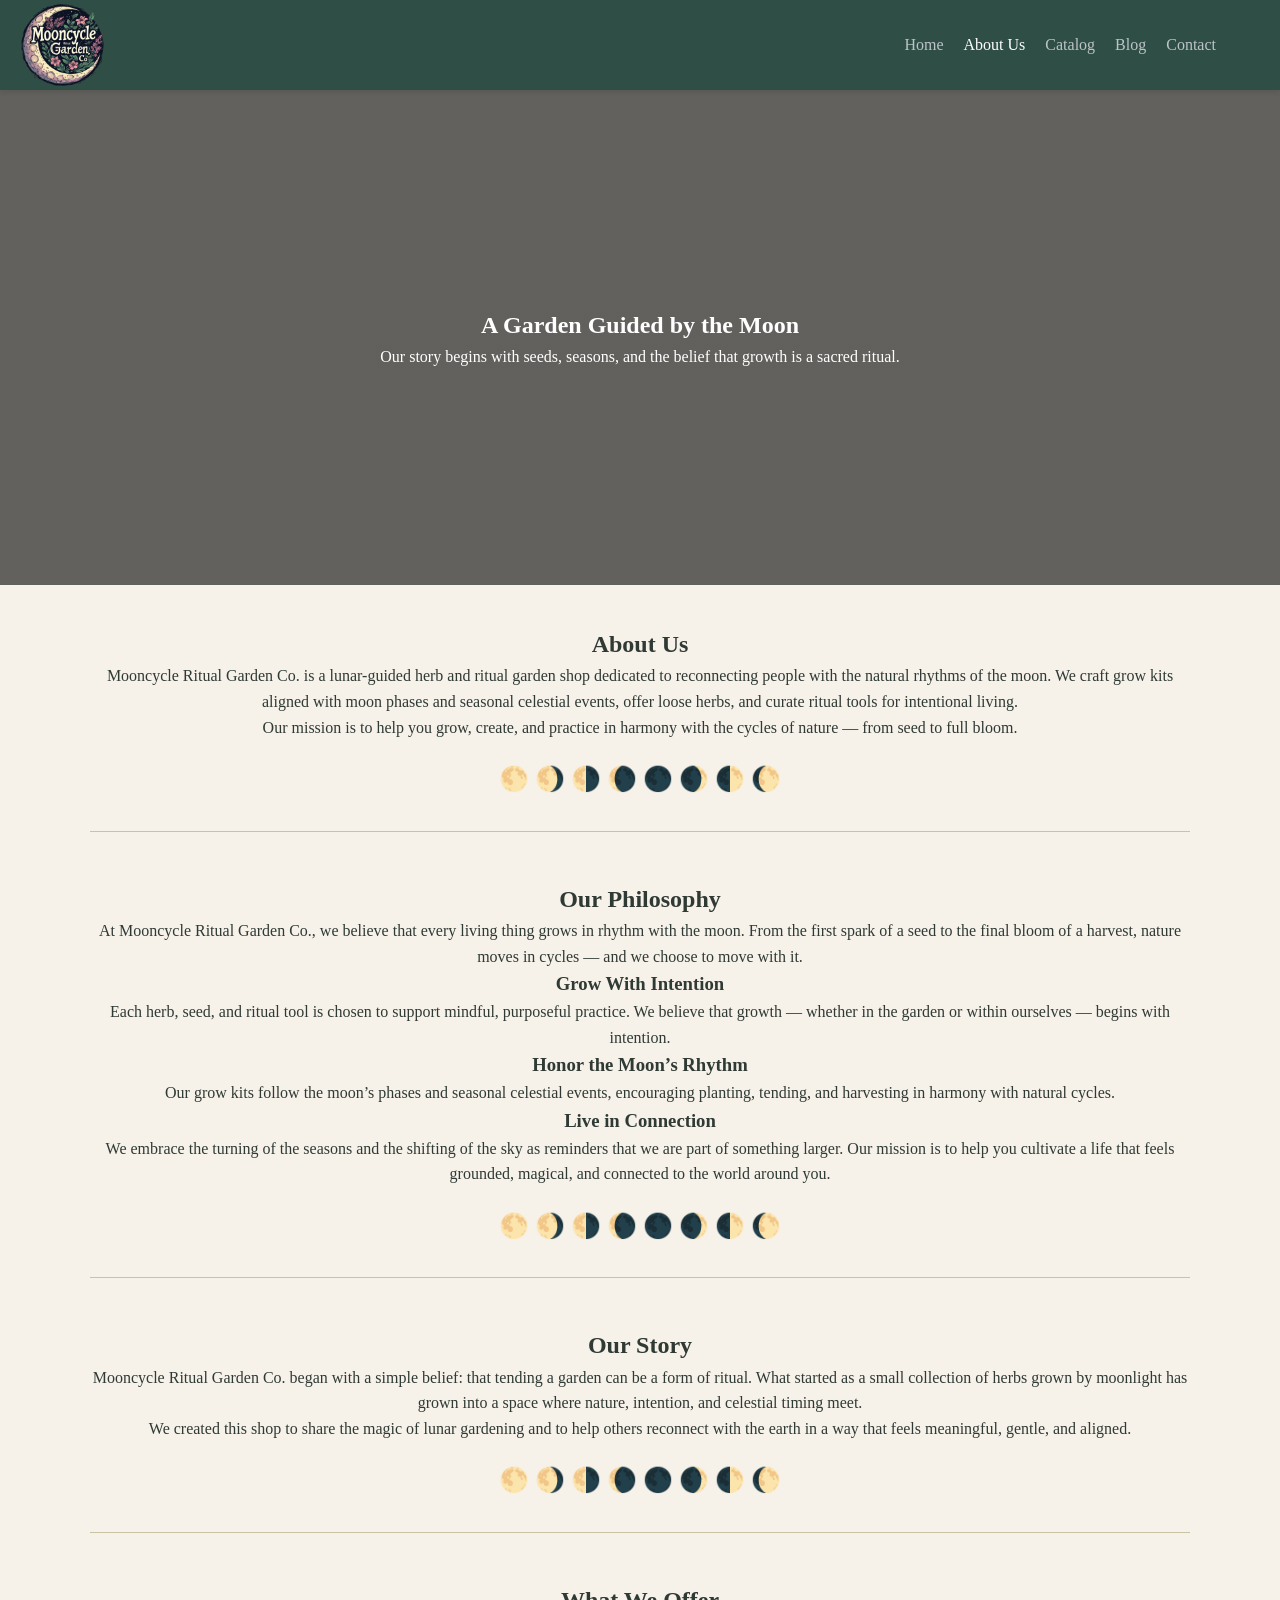
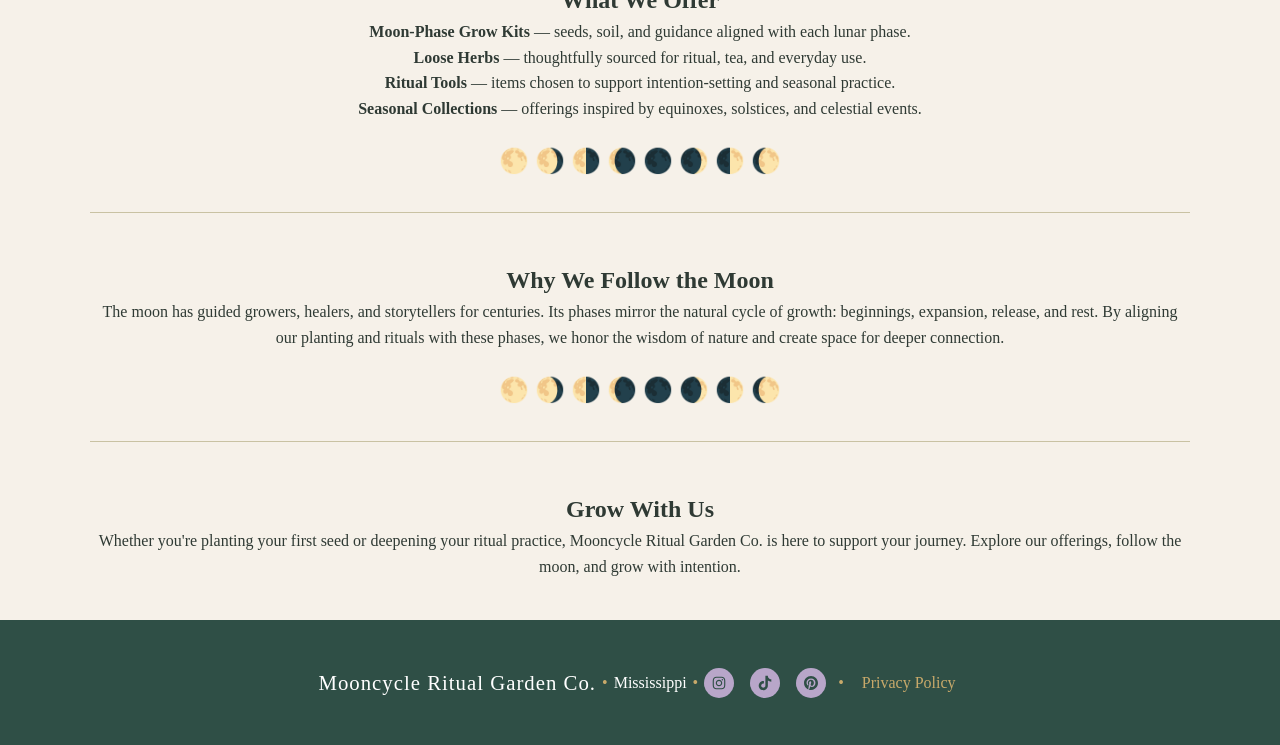
==== commit 09a7014e: "updated logo with an image, added testimonial images, and updated css to make it accessible" ====
--- a/about.html
+++ b/about.html
@@ -11,7 +11,9 @@
 <body>
 
     <nav class="navbar">
-        <div class="logo">Mooncycle Ritual Garden Co.</div>
+            <div class="logo">
+            <img src="assets/images/logo.png" alt="Mooncycle Ritual Garden Co. logo" class="logo-img">
+        </div>
         <ul class="nav-links">
             <li><a href="index.html">Home</a></li>
             <li><a href="about.html" class="active">About Us</a></li>
--- a/style.css
+++ b/style.css
@@ -49,17 +49,34 @@
     justify-content: space-between;
     align-items: center;
     padding: 1rem 5%;
-    position: sticky;
+    position: relative;
+    /*allows absolute positioning inside*/
+    height: 90px;
+    /*lock the navbar height */
     top: 0;
     z-index: 1000;
     box-shadow: 0 2px 5px rgba(0, 0, 0, 0.1);
 }
 
-.logo img {
-    height: 60px;
+/*Position the logo without affecting the navbar height*/
+.logo {
+    display: flex;
+    align-items: center;
+    justify-content: flex-start;
+    /*forces logo to left*/
+    position: absolute;
+    left: 20px;
+    top: 50%;
+    transform: translateY(-50%);
+}
+
+/*Logo size*/
+.logo-img {
+    height: 85px;
     width: auto;
-    display: block;
-    margin: 0 auto;
+    /*removes forced centering*/
+    object-fit: contain;
+
 }
 
 
@@ -68,7 +85,11 @@
     list-style: none;
     display: flex;
     flex-wrap: wrap;
-    justify-content: center;
+    justify-content: flex-end;
+    /*forces links to right*/
+    align-items: center;
+    flex: 1;
+    /*pushes links to the far right*/
     text-align: center;
 }
 
@@ -141,30 +162,32 @@
     overflow: hidden;
     white-space: nowrap;
     padding: 20px 0;
-    margin: 20px auto 10px auto;/*top | right | bottom | left*/
+    margin: 20px auto 10px auto;
+    /*top | right | bottom | left*/
     border-radius: 12px;
     position: relative;
     /* border: 1px solid #d8d2bd; */
     max-width: 100%;
     box-sizing: border-box;
-    background: linear-gradient(
-        90deg,
-        #f5f1e6 0%,
-        #faf8f3 50%,
-        #f5f1e6 100%
-    );
+    background: linear-gradient(90deg,
+            #f5f1e6 0%,
+            #faf8f3 50%,
+            #f5f1e6 100%);
 }
 
 /* Track that moves */
 .scroll-track {
-    display: inline-flex;   /* prevents wrapping */
-    flex-wrap: nowrap;      /* double‑locks single line */
+    display: inline-flex;
+    /* prevents wrapping */
+    flex-wrap: nowrap;
+    /* double‑locks single line */
     animation: scrollAnim 60s linear infinite;
 }
 
 /* Each moon/herb item */
 .scroll-item {
-    white-space: nowrap;    /* prevents internal wrapping */
+    white-space: nowrap;
+    /* prevents internal wrapping */
     margin: 0 40px;
     font-size: 1.25rem;
     color: var(--primary-color);
@@ -195,8 +218,13 @@
 
 /* Animation */
 @keyframes scrollAnim {
-    from { transform: translateX(0); }
-    to { transform: translateX(-50%); }
+    from {
+        transform: translateX(0);
+    }
+
+    to {
+        transform: translateX(-50%);
+    }
 }
 
 
@@ -219,12 +247,14 @@
     grid-template-columns: repeat(3, 1fr);
     /* 3 columns on desktop */
     gap: 30px;
-    margin-top: 40px;/* Added margin to prevent overlap with the hero section on smaller screens */
+    margin-top: 40px;
+    /* Added margin to prevent overlap with the hero section on smaller screens */
 }
 
 /* Card styling for all card-based sections (e.g., services, products, blog excerpts) */
 .card {
-    position: relative;/* Needed for positioning the quick view button */
+    position: relative;
+    /* Needed for positioning the quick view button */
     background: var(--card-bg);
     padding: 20px;
     border-radius: 12px;
@@ -232,8 +262,10 @@
     text-align: center;
     transition: translateY 0.3s ease;
     max-width: 300px;
-    margin: 0 auto;/* Center cards within their grid cells */
-}
+    margin: 0 auto;
+    /* Center cards within their grid cells */
+}
+
 .card img {
     width: 100%;
     height: 180px;
@@ -248,10 +280,12 @@
 
 .quick-view-btn {
     position: absolute;
-    bottom: 120px; /* sits over the image*/
+    bottom: 120px;
+    /* sits over the image*/
     left: 50%;
     transform: translateX(-50%);
-    background: var(--primary-color); /* deep herbal green */
+    background: var(--primary-color);
+    /* deep herbal green */
     color: var(--text-light);
     padding: 8px 16px;
     border-radius: 30px;
@@ -260,7 +294,7 @@
     opacity: 0;
     pointer-events: none;
     transition: 0.3s ease;
-    box-shadow: 0 4px 12px rgba(0,0,0,0.15);
+    box-shadow: 0 4px 12px rgba(0, 0, 0, 0.15);
 }
 
 
@@ -302,7 +336,7 @@
     border-radius: 12px;
     padding: 20px;
     text-align: left;
-    box-shadow: 0 2px 6px rgba(0,0,0,0.05);
+    box-shadow: 0 2px 6px rgba(0, 0, 0, 0.05);
 }
 
 .testimonial-img {
@@ -344,13 +378,16 @@
     flex-wrap: wrap;
     /* keeps it from breaking on small screens */
 }
+
 /*Homepage footer (newsletter) */
 .footer-inline-home {
-    flex-direction: column; /* stack items vertically */
-    justify-content: flex-start; /* not needed, but clean */
+    flex-direction: column;
+    /* stack items vertically */
+    justify-content: flex-start;
+    /* not needed, but clean */
     gap: 8px;
-     /* more breathing room */
-    padding-bottom: 0px; 
+    /* more breathing room */
+    padding-bottom: 0px;
 }
 
 /* Footer Brand Styling */
@@ -393,7 +430,8 @@
     padding: 6px;
     border-radius: 50%;
     background: var(--secondary-accent);
-    fill: var(--primary-color); /* makes the icon visible */
+    fill: var(--primary-color);
+    /* makes the icon visible */
     transition: transform 0.2s ease;
 }
 
@@ -620,13 +658,33 @@
 
 /* Mobile Phones */
 @media (max-width: 600px) {
+    /*STACK the navbar items*/
     .navbar {
         flex-direction: column;
+        align-items: center;
+        justify-content: center;
+        height: auto;
+        padding: 1rem 0;
         /* Stack logo and links */
         gap: 10px;
     }
-
+    /*RESET logo positioning so it stops colliding*/
+    .logo {
+        position: static;
+        transform: none;
+        margin-bottom: 10px;
+    }
+    /*Slightly smaller logo for mobile*/
+    .logo img {
+        height: 100px;
+        width: auto;
+    }
     /* Center nav links on mobile */
+    .nav-links {
+        justify-content: center;
+        flex: none;
+        margin-top: 5px;
+    }
     .nav-links li {
         margin: 0 10px;
     }
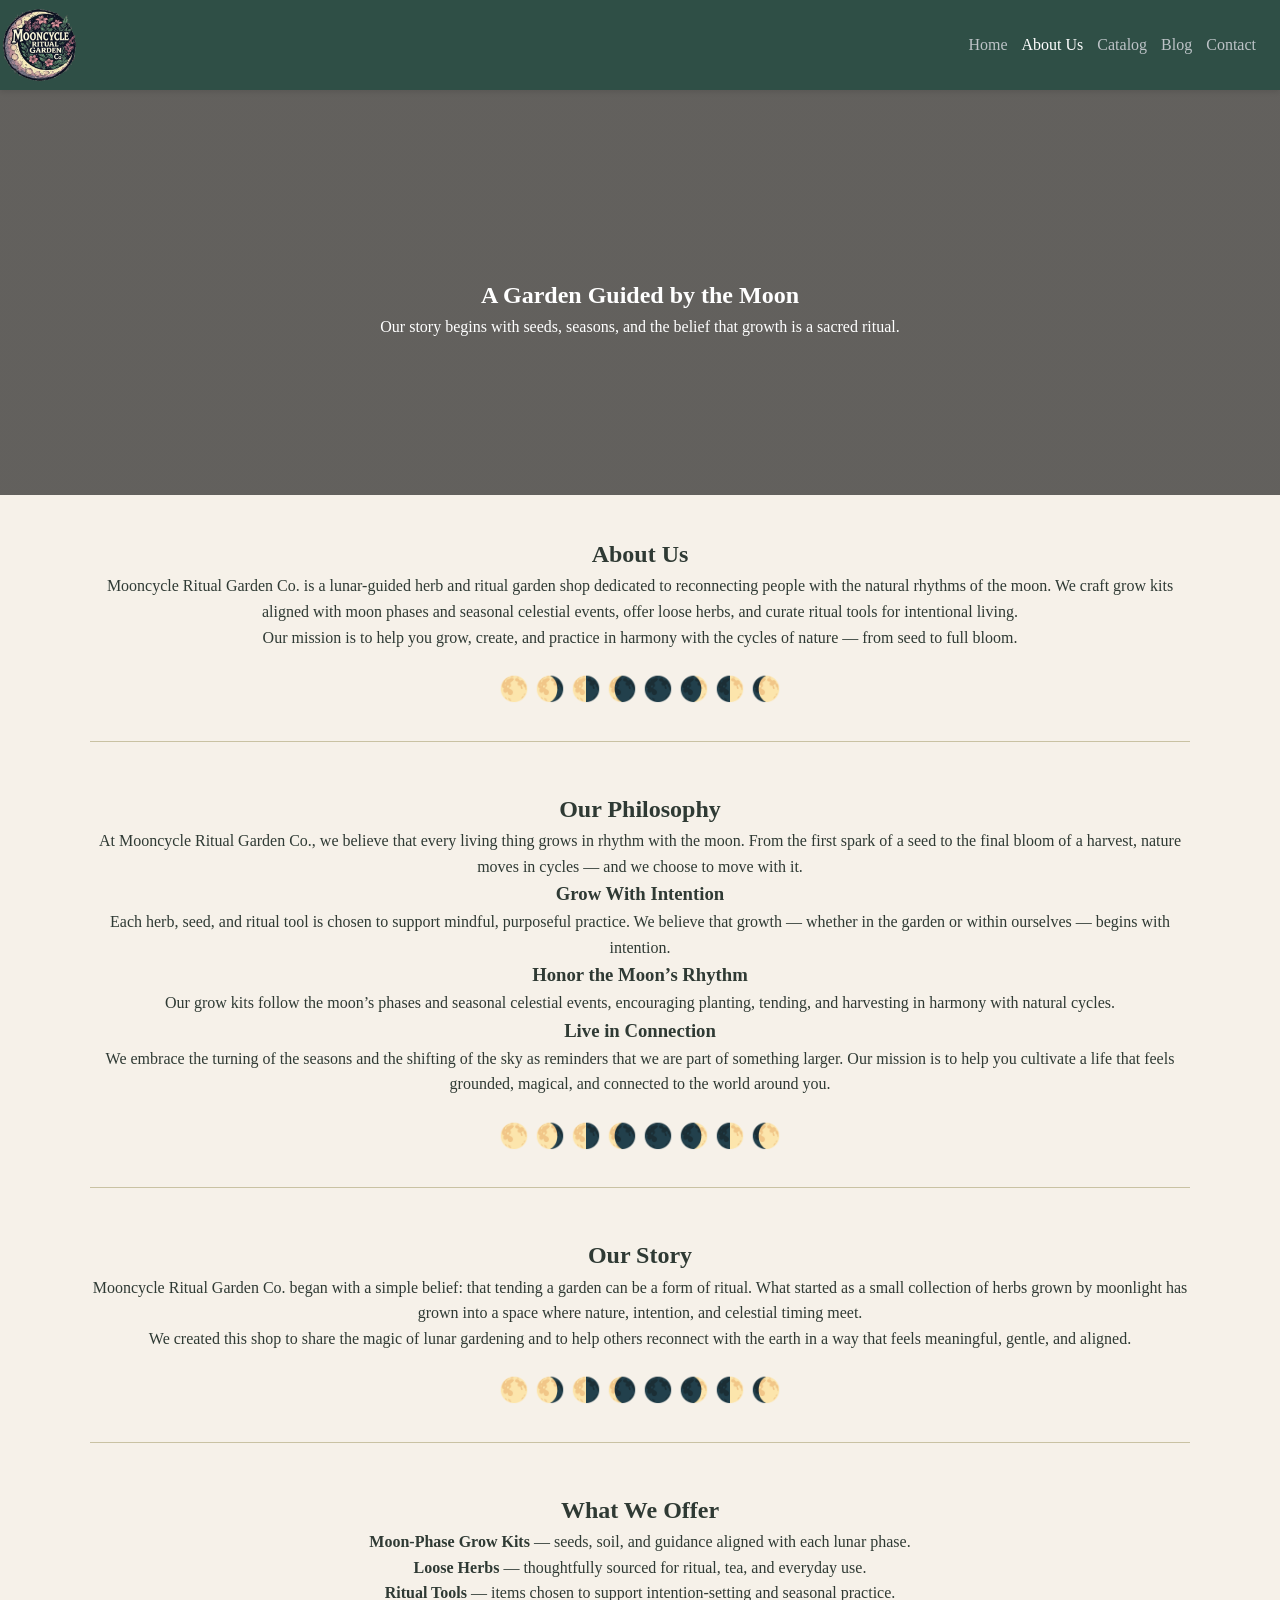
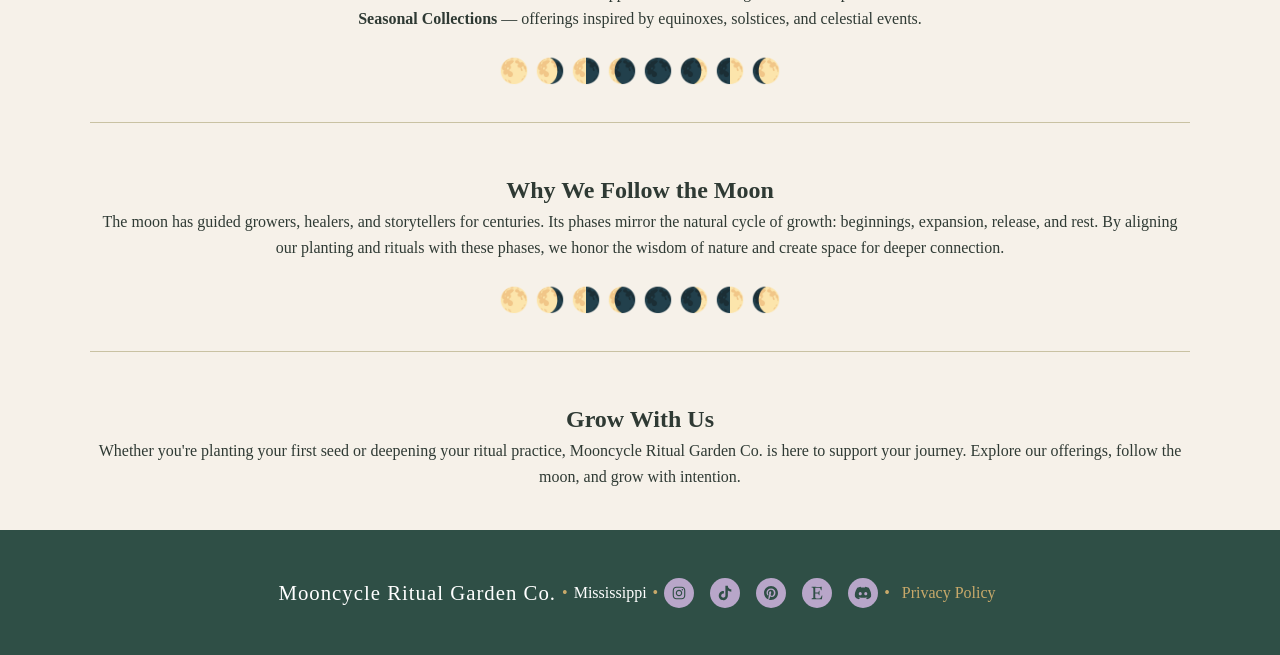
==== commit fcf48b6c: "added product images, updated header and  css to make it mobile responsive,and  updated footer socia" ====
--- a/about.html
+++ b/about.html
@@ -9,8 +9,8 @@
 </head>
 
 <body>
-
-    <nav class="navbar">
+<header class="header">
+    <nav class="navBar">
             <div class="logo">
             <img src="assets/images/logo.png" alt="Mooncycle Ritual Garden Co. logo" class="logo-img">
         </div>
@@ -22,6 +22,7 @@
             <li><a href="contact.html">Contact</a></li>
         </ul>
     </nav>
+</header>
     <section class="hero">
         <h1>A Garden Guided by the Moon</h1>
         <p>Our story begins with seeds, seasons, and the belief that growth is a sacred ritual.</p>
@@ -114,7 +115,7 @@
     </main>
 
     <!-- Footer -->
- </footer>
+    </footer>
     <footer class="footer-inline">
         <span class="footer-brand">Mooncycle Ritual Garden Co.</span>
         <span class="footer-divider">•</span>
@@ -133,13 +134,25 @@
                     viewBox="0 0 640 640"><!--!Font Awesome Free v7.2.0 by @fontawesome - https://fontawesome.com License - https://fontawesome.com/license/free Copyright 2026 Fonticons, Inc.-->
                     <path
                         d="M544.5 273.9C500.5 274 457.5 260.3 421.7 234.7L421.7 413.4C421.7 446.5 411.6 478.8 392.7 506C373.8 533.2 347.1 554 316.1 565.6C285.1 577.2 251.3 579.1 219.2 570.9C187.1 562.7 158.3 545 136.5 520.1C114.7 495.2 101.2 464.1 97.5 431.2C93.8 398.3 100.4 365.1 116.1 336C131.8 306.9 156.1 283.3 185.7 268.3C215.3 253.3 248.6 247.8 281.4 252.3L281.4 342.2C266.4 337.5 250.3 337.6 235.4 342.6C220.5 347.6 207.5 357.2 198.4 369.9C189.3 382.6 184.4 398 184.5 413.8C184.6 429.6 189.7 444.8 199 457.5C208.3 470.2 221.4 479.6 236.4 484.4C251.4 489.2 267.5 489.2 282.4 484.3C297.3 479.4 310.4 469.9 319.6 457.2C328.8 444.5 333.8 429.1 333.8 413.4L333.8 64L421.8 64C421.7 71.4 422.4 78.9 423.7 86.2C426.8 102.5 433.1 118.1 442.4 131.9C451.7 145.7 463.7 157.5 477.6 166.5C497.5 179.6 520.8 186.6 544.6 186.6L544.6 274z" />
-                </svg>
-                <a href="https://www.pinterest.com" aria-label="Pinterest" target="_blank"
-                    rel="noopener noreferrer"><svg xmlns="http://www.w3.org/2000/svg"
-                        viewBox="0 0 640 640"><!--!Font Awesome Free v7.2.0 by @fontawesome - https://fontawesome.com License - https://fontawesome.com/license/free Copyright 2026 Fonticons, Inc.-->
-                        <path
-                            d="M568 320C568 457 457 568 320 568C294.4 568 269.8 564.1 246.6 556.9C256.7 540.4 271.8 513.4 277.4 491.9C280.4 480.3 292.8 432.9 292.8 432.9C300.9 448.3 324.5 461.4 349.6 461.4C424.4 461.4 478.3 392.6 478.3 307.1C478.3 225.2 411.4 163.9 325.4 163.9C218.4 163.9 161.5 235.7 161.5 314C161.5 350.4 180.9 395.7 211.8 410.1C216.5 412.3 219 411.3 220.1 406.8C220.9 403.4 225.1 386.5 227 378.7C227.6 376.2 227.3 374 225.3 371.6C215.2 359.1 207 336.3 207 315C207 260.3 248.4 207.4 319 207.4C379.9 207.4 422.6 248.9 422.6 308.3C422.6 375.4 388.7 421.9 344.6 421.9C320.3 421.9 302 401.8 307.9 377.1C314.9 347.6 328.4 315.8 328.4 294.5C328.4 275.5 318.2 259.6 297 259.6C272.1 259.6 252.1 285.3 252.1 319.8C252.1 341.8 259.5 356.6 259.5 356.6C259.5 356.6 235 460.4 230.5 479.8C225.5 501.2 227.5 531.4 229.6 551C137.4 514.9 72 425.1 72 320C72 183 183 72 320 72C457 72 568 183 568 320z" />
-                    </svg>
+                </svg></a>
+            <a href="https://www.pinterest.com" aria-label="Pinterest" target="_blank" rel="noopener noreferrer"><svg
+                    xmlns="http://www.w3.org/2000/svg"
+                    viewBox="0 0 640 640"><!--!Font Awesome Free v7.2.0 by @fontawesome - https://fontawesome.com License - https://fontawesome.com/license/free Copyright 2026 Fonticons, Inc.-->
+                    <path
+                        d="M568 320C568 457 457 568 320 568C294.4 568 269.8 564.1 246.6 556.9C256.7 540.4 271.8 513.4 277.4 491.9C280.4 480.3 292.8 432.9 292.8 432.9C300.9 448.3 324.5 461.4 349.6 461.4C424.4 461.4 478.3 392.6 478.3 307.1C478.3 225.2 411.4 163.9 325.4 163.9C218.4 163.9 161.5 235.7 161.5 314C161.5 350.4 180.9 395.7 211.8 410.1C216.5 412.3 219 411.3 220.1 406.8C220.9 403.4 225.1 386.5 227 378.7C227.6 376.2 227.3 374 225.3 371.6C215.2 359.1 207 336.3 207 315C207 260.3 248.4 207.4 319 207.4C379.9 207.4 422.6 248.9 422.6 308.3C422.6 375.4 388.7 421.9 344.6 421.9C320.3 421.9 302 401.8 307.9 377.1C314.9 347.6 328.4 315.8 328.4 294.5C328.4 275.5 318.2 259.6 297 259.6C272.1 259.6 252.1 285.3 252.1 319.8C252.1 341.8 259.5 356.6 259.5 356.6C259.5 356.6 235 460.4 230.5 479.8C225.5 501.2 227.5 531.4 229.6 551C137.4 514.9 72 425.1 72 320C72 183 183 72 320 72C457 72 568 183 568 320z" />
+                </svg></a>
+            <a href="https://etsy.com" aria-label="Etsy" target="_blank" rel="noopener noreferrer"><svg
+                    xmlns="http://www.w3.org/2000/svg"
+                    viewBox="0 0 640 640"><!--!Font Awesome Free v7.2.0 by @fontawesome - https://fontawesome.com License - https://fontawesome.com/license/free Copyright 2026 Fonticons, Inc.-->
+                    <path
+                        d="M512 412C510.2 422.7 498.2 522 496.5 544C378.6 539.7 276.6 539.3 128 544L128 518.5C173.5 509.6 188.6 510.5 189 483.3C190.8 411 192.5 239.2 189 161.3C188 132.8 176.9 134.5 128 125.3L128 99.8C201.9 102.2 383.9 108.4 491 96C487.5 134.2 483.2 222.5 483.2 222.5L460 222.5C448.9 179.7 441.2 132 405.3 132L268.3 132C258.1 132 257.6 135.5 257.6 141.8L257.6 305.6C315.6 306.1 346.1 303.1 346.1 303.1C375.9 302.1 373.7 294.6 386.8 237.8L412.6 237.8C408.2 339.2 408.7 299.6 410.8 398.1L385 398C375.8 357.9 375.9 337 345.5 336.5C345.5 336.5 324 334.5 257.5 334.5L257.5 473.5C257.5 499.5 271.8 511.8 301.8 511.8L391.1 511.8C454.7 511.8 457.7 486.8 489.8 412L512 412z" />
+                </svg></a>
+            <a href="https://discord.com" aria-label="Discord" target="_blank" rel="noopener noreferrer"><svg
+                    xmlns="http://www.w3.org/2000/svg"
+                    viewBox="0 0 640 640"><!--!Font Awesome Free v7.2.0 by @fontawesome - https://fontawesome.com License - https://fontawesome.com/license/free Copyright 2026 Fonticons, Inc.-->
+                    <path
+                        d="M524.5 133.8C524.3 133.5 524.1 133.2 523.7 133.1C485.6 115.6 445.3 103.1 404 96C403.6 95.9 403.2 96 402.9 96.1C402.6 96.2 402.3 96.5 402.1 96.9C396.6 106.8 391.6 117.1 387.2 127.5C342.6 120.7 297.3 120.7 252.8 127.5C248.3 117 243.3 106.8 237.7 96.9C237.5 96.6 237.2 96.3 236.9 96.1C236.6 95.9 236.2 95.9 235.8 95.9C194.5 103 154.2 115.5 116.1 133C115.8 133.1 115.5 133.4 115.3 133.7C39.1 247.5 18.2 358.6 28.4 468.2C28.4 468.5 28.5 468.7 28.6 469C28.7 469.3 28.9 469.4 29.1 469.6C73.5 502.5 123.1 527.6 175.9 543.8C176.3 543.9 176.7 543.9 177 543.8C177.3 543.7 177.7 543.4 177.9 543.1C189.2 527.7 199.3 511.3 207.9 494.3C208 494.1 208.1 493.8 208.1 493.5C208.1 493.2 208.1 493 208 492.7C207.9 492.4 207.8 492.2 207.6 492.1C207.4 492 207.2 491.8 206.9 491.7C191.1 485.6 175.7 478.3 161 469.8C160.7 469.6 160.5 469.4 160.3 469.2C160.1 469 160 468.6 160 468.3C160 468 160 467.7 160.2 467.4C160.4 467.1 160.5 466.9 160.8 466.7C163.9 464.4 167 462 169.9 459.6C170.2 459.4 170.5 459.2 170.8 459.2C171.1 459.2 171.5 459.2 171.8 459.3C268 503.2 372.2 503.2 467.3 459.3C467.6 459.2 468 459.1 468.3 459.1C468.6 459.1 469 459.3 469.2 459.5C472.1 461.9 475.2 464.4 478.3 466.7C478.5 466.9 478.7 467.1 478.9 467.4C479.1 467.7 479.1 468 479.1 468.3C479.1 468.6 479 468.9 478.8 469.2C478.6 469.5 478.4 469.7 478.2 469.8C463.5 478.4 448.2 485.7 432.3 491.6C432.1 491.7 431.8 491.8 431.6 492C431.4 492.2 431.3 492.4 431.2 492.7C431.1 493 431.1 493.2 431.1 493.5C431.1 493.8 431.2 494 431.3 494.3C440.1 511.3 450.1 527.6 461.3 543.1C461.5 543.4 461.9 543.7 462.2 543.8C462.5 543.9 463 543.9 463.3 543.8C516.2 527.6 565.9 502.5 610.4 469.6C610.6 469.4 610.8 469.2 610.9 469C611 468.8 611.1 468.5 611.1 468.2C623.4 341.4 590.6 231.3 524.2 133.7zM222.5 401.5C193.5 401.5 169.7 374.9 169.7 342.3C169.7 309.7 193.1 283.1 222.5 283.1C252.2 283.1 275.8 309.9 275.3 342.3C275.3 375 251.9 401.5 222.5 401.5zM417.9 401.5C388.9 401.5 365.1 374.9 365.1 342.3C365.1 309.7 388.5 283.1 417.9 283.1C447.6 283.1 471.2 309.9 470.7 342.3C470.7 375 447.5 401.5 417.9 401.5z" />
+                </svg></a>
         </div>
 
         <span class="footer-divider">•</span>
--- a/style.css
+++ b/style.css
@@ -41,17 +41,25 @@
     min-height: 100vh;
 }
 
+.header {
+    position: fixed;
+    top: 0;
+    width: 100%;
+    z-index: 900;
+}
+
 /* 3. Navbar */
-.navbar {
+.navBar {
     background: var(--primary-color);
     color: var(--text-light);
     display: flex;
     justify-content: space-between;
     align-items: center;
-    padding: 1rem 5%;
+    padding: 1px 2px;
+    gap: 10px;
     position: relative;
     /*allows absolute positioning inside*/
-    height: 90px;
+    min-height: 90px;
     /*lock the navbar height */
     top: 0;
     z-index: 1000;
@@ -63,17 +71,19 @@
     display: flex;
     align-items: center;
     justify-content: flex-start;
+    height: 80px;
+    width: 80px;
     /*forces logo to left*/
-    position: absolute;
-    left: 20px;
+    /* position: absolute; */
+    /* left: 20px;
     top: 50%;
-    transform: translateY(-50%);
+    transform: translateY(-50%); */
 }
 
 /*Logo size*/
 .logo-img {
-    height: 85px;
-    width: auto;
+    height: 100%;
+    width: 100%;
     /*removes forced centering*/
     object-fit: contain;
 
@@ -84,23 +94,31 @@
 .nav-links {
     list-style: none;
     display: flex;
-    flex-wrap: wrap;
+    /* flex-wrap: wrap; */
+    height: 100%;
     justify-content: flex-end;
     /*forces links to right*/
     align-items: center;
-    flex: 1;
+    /* flex: 1; */
+    width: 100%;
     /*pushes links to the far right*/
     text-align: center;
-}
+    gap: 10px;
+    padding: 5px 20px;
+    margin: auto;
+}
+
 
 /* Spacing between nav links for better readability */
 .nav-links li {
-    margin-left: 20px;
+    /* margin-left: 20px; */
+    padding: 2px;
 }
 
 /* Nav links styling with a smooth color transition for hover effects */
 .nav-links a {
     color: #bdc3c7;
+    white-space: nowrap;
     text-decoration: none;
     font-weight: 500;
     transition: color 0.3s ease;
@@ -128,15 +146,15 @@
     justify-content: center;
     text-align: center;
     color: var(--text-light);
-    padding: 0 20px;
+    padding: 120px 20px 0px;
 }
 
 /* Hero Heading with responsive font size using clamp() for better readability across devices */
-.hero-content h1 {
+/* .hero-content h1 {
     font-size: clamp(2rem, 5vw, 3.5rem);
     /* Responsive font size */
-    margin-bottom: 15px;
-}
+/* margin-bottom: 15px;
+} */
 
 /* CTA Button in Hero */
 .cta-button {
@@ -225,6 +243,50 @@
     to {
         transform: translateX(-50%);
     }
+}
+
+
+
+/* Coming Soon Emoji Items */
+.coming-emoji {
+    font-size: 3.5rem;
+    display: flex;
+    align-items: center;
+    justify-content: center;
+    height: 120px;
+    width: 120px;
+    border-radius: 16px;
+    background: rgba(255, 255, 255, 0.08);
+    box-shadow: 0 4px 12px rgba(0, 0, 0, 0.25);
+    transition: transform 0.3s ease, box-shadow 0.3s ease;
+    animation: float 3s ease-in-out infinite;
+}
+
+/* Hover Glow */
+.coming-emoji:hover {
+    transform: scale(1.12);
+    box-shadow: 0 0 18px rgba(255, 255, 255, 0.45);
+}
+
+/* Gentle Floating Animation */
+@keyframes float {
+    0% {
+        transform: translateY(0);
+    }
+
+    50% {
+        transform: translateY(-6px);
+    }
+
+    100% {
+        transform: translateY(0);
+    }
+}
+
+.scroll-item p {
+    margin-top: 0.5rem;
+    font-size: 0.95rem;
+    color: #050505;
 }
 
 
@@ -360,6 +422,86 @@
     color: var(--text-muted);
 }
 
+/* Quick View Overlay */
+.quickview-overlay {
+    position: fixed;
+    inset: 0;
+    background: rgba(10, 10, 15, 0.85);
+    display: none;
+    align-items: center;
+    justify-content: center;
+    z-index: 9999;
+}
+
+/* Show when targeted */
+.quickview-overlay:target {
+    display: flex;
+}
+
+/* Modal box */
+.quickview-modal {
+    background: #111015;
+    color: #f7f3ea;
+    width: 90%;
+    max-width: 850px;
+    max-height: 90vh;
+    overflow-y: auto;
+    border-radius: 14px;
+    padding: 1.5rem;
+    position: relative;
+    display: flex;
+    flex-direction: column;
+    gap: 1.5rem;
+}
+
+/* Desktop layout */
+@media (min-width: 768px) {
+    .quickview-modal {
+        flex-direction: row;
+    }
+}
+
+.quickview-modal img {
+    max-width: 320px;
+    border-radius: 10px;
+}
+
+.quickview-content {
+    flex: 1;
+}
+
+.quickview-stars i {
+    color: #f6c453;
+}
+
+.quickview-price {
+    font-weight: 700;
+    font-size: 1.25rem;
+    margin-bottom: 0.5rem;
+}
+
+.quickview-close {
+    position: absolute;
+    top: 1rem;
+    right: 1rem;
+    color: #f7f3ea;
+    font-size: 1.8rem;
+    text-decoration: none;
+}
+
+.quickview-buy {
+    display: block;
+    margin-top: 1rem;
+    text-align: center;
+    background: #f6c453;
+    color: #111015;
+    padding: 0.7rem 1rem;
+    border-radius: 999px;
+    text-decoration: none;
+    font-weight: 600;
+}
+
+
 
 /* 6. Footer */
 
@@ -658,33 +800,43 @@
 
 /* Mobile Phones */
 @media (max-width: 600px) {
+
     /*STACK the navbar items*/
-    .navbar {
+    .navBar {
         flex-direction: column;
         align-items: center;
         justify-content: center;
         height: auto;
-        padding: 1rem 0;
+        padding: 1rem 2rem;
         /* Stack logo and links */
         gap: 10px;
     }
+
     /*RESET logo positioning so it stops colliding*/
     .logo {
         position: static;
         transform: none;
         margin-bottom: 10px;
     }
+
     /*Slightly smaller logo for mobile*/
     .logo img {
         height: 100px;
         width: auto;
     }
+
     /* Center nav links on mobile */
     .nav-links {
         justify-content: center;
-        flex: none;
+        flex: 1;
         margin-top: 5px;
-    }
+        gap: 5px;
+        padding: 5px;
+        font-size: 10px;
+        /*makes nav links fit in*/
+
+    }
+
     .nav-links li {
         margin: 0 10px;
     }
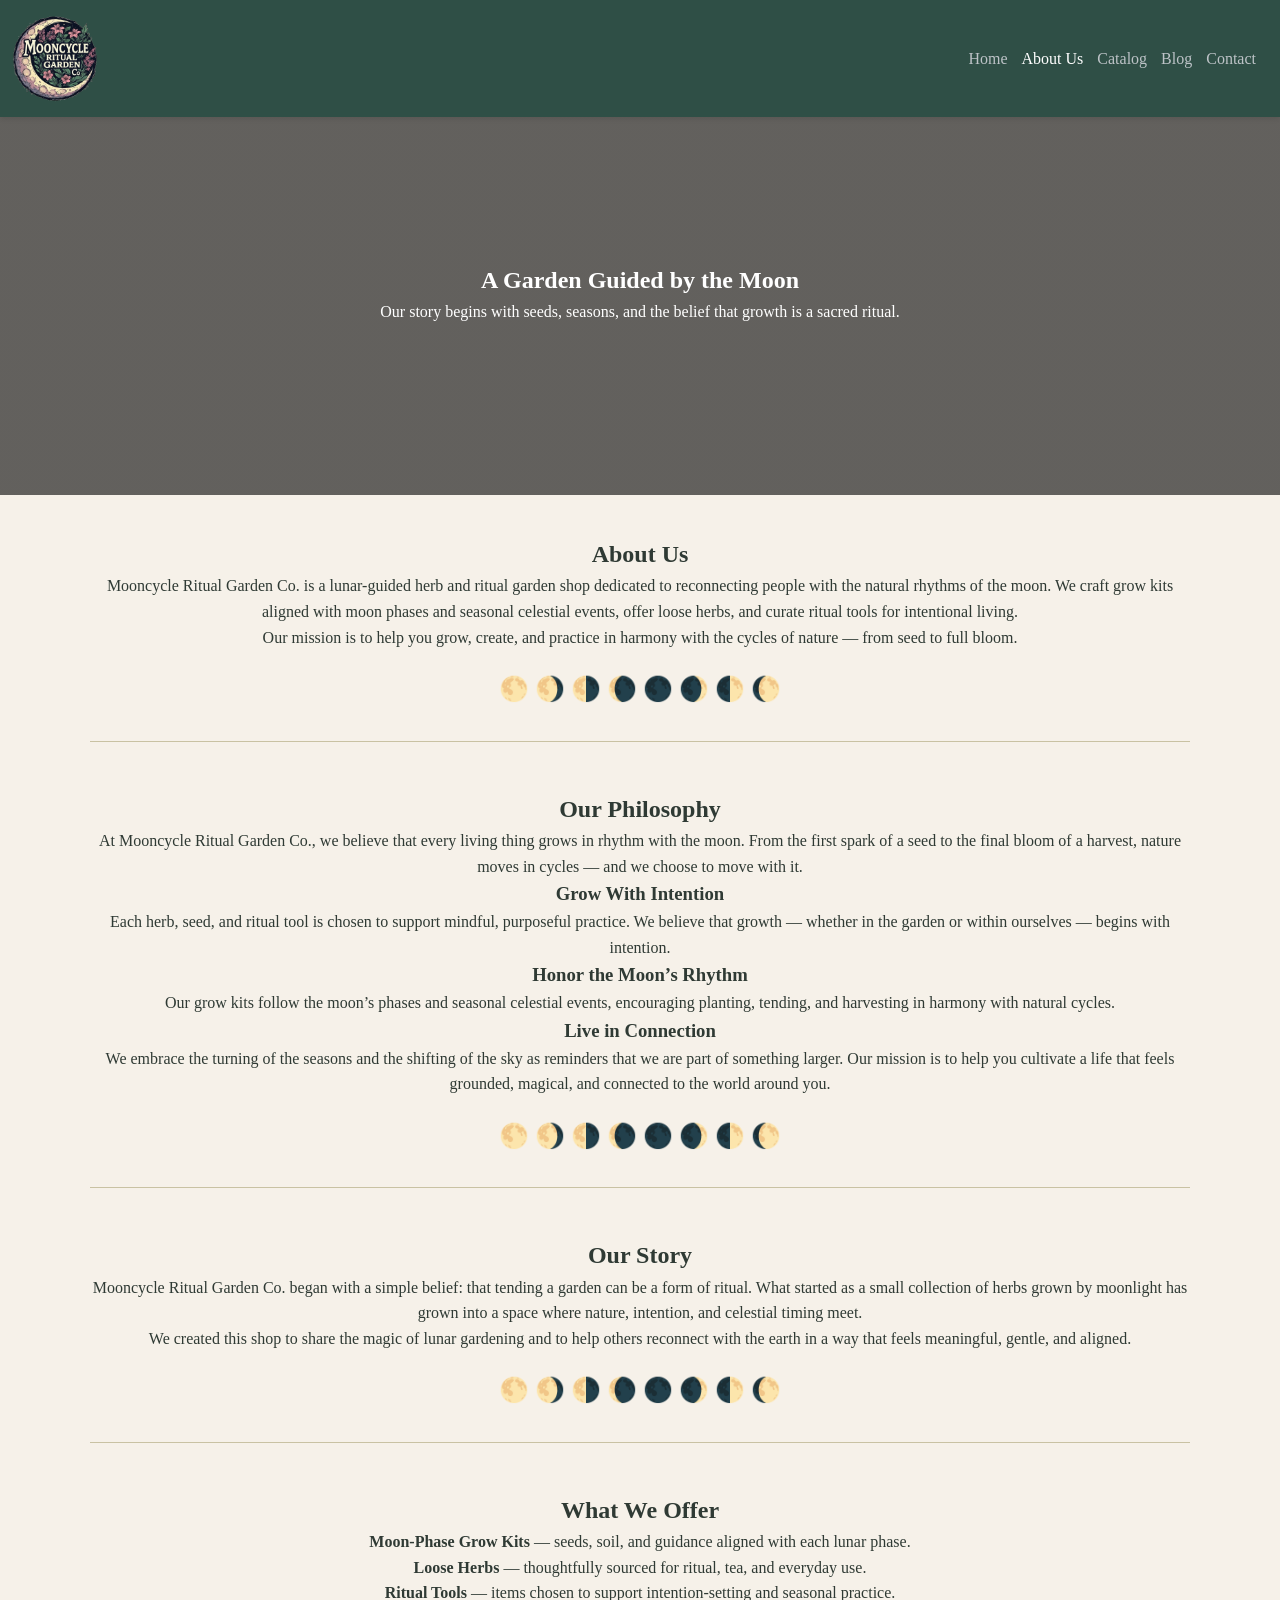
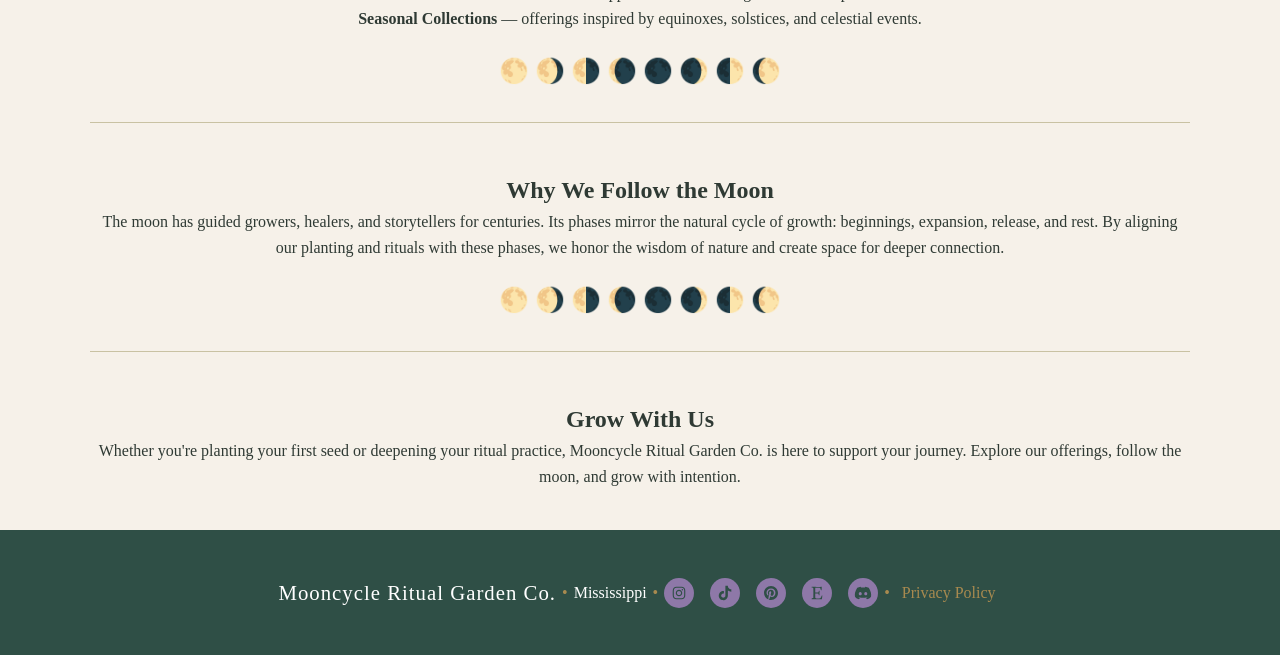
==== commit 3f95ff77: "updated the logo, scroll, and hero to make it more responsive" ====
--- a/about.html
+++ b/about.html
@@ -115,7 +115,6 @@
     </main>
 
     <!-- Footer -->
-    </footer>
     <footer class="footer-inline">
         <span class="footer-brand">Mooncycle Ritual Garden Co.</span>
         <span class="footer-divider">•</span>
--- a/style.css
+++ b/style.css
@@ -1,219 +1,272 @@
-/* 1. Color Variables - The "Theme" Controller */
-/* Using CSS variables for easy theme management and consistency across the site */
+/* ------------------------------------------------------------
+   1. THEME VARIABLES — Global color system + typography
+   These variables control the entire brand identity.
+   Changing a value here updates it everywhere.
+------------------------------------------------------------ */
 :root {
     --primary-color: #2F4F46;
-    /* Deep Herbal Green – Navbar & Footer */
-    --accent-color: #C8A96A;
-    /* Moonlight Gold – Buttons & Highlights */
-    --secondary-accent: #B8A6C9;
-    /* Dusty Lavender – Hover effects / subtle accents */
+    /* Deep Herbal Green – navbar, footer, accents */
+    --accent-color: #A88A4F;
+    /* Moonlight Gold – buttons, highlights */
+    --secondary-accent: #8E78A8;
+    /* Dusty Lavender – hover accents */
 
     --bg-light: #F6F1E9;
-    /* Warm Cream – Page Background */
+    /* Warm Cream – main page background */
     --section-bg: #8FA89A;
-    /* Dusty Sage – Section backgrounds */
+    /* Dusty Sage – section backgrounds */
 
     --card-bg: #FFFFFF;
-    /* Card Background */
+    /* Card backgrounds */
     --text-main: #2F3A34;
-    /* General Text */
+    /* Default body text */
     --text-light: #FFFFFF;
-    /* Text on Dark Backgrounds */
+    /* Text on dark backgrounds */
+
     --font-family: 'Dancing Script', 'Pacifico', 'Great Vibes', cursive;
     --container-width: 1100px;
-}
-
-/* 2. Reset & Base Styles */
+    /* Max width for centered content */
+}
+
+/* ------------------------------------------------------------
+   2. RESET — Removes browser default spacing + box model issues
+------------------------------------------------------------ */
 * {
     margin: 0;
     padding: 0;
     box-sizing: border-box;
 }
 
-/* Base font and background for the entire site */
+/* ------------------------------------------------------------
+   3. BASE STYLES — Global layout + typography
+------------------------------------------------------------ */
 body {
     font-family: var(--font-family);
+    /* Your brand script font */
     line-height: 1.6;
+    /* Comfortable reading */
     background-color: var(--bg-light);
+    /* Warm cream background */
     color: var(--text-main);
+    /* Herbal green text */
     display: flex;
     flex-direction: column;
     min-height: 100vh;
-}
-
+    /* Ensures footer stays at bottom */
+}
+
+/* ------------------------------------------------------------
+   4. HEADER WRAPPER — Holds the navbar at the top
+------------------------------------------------------------ */
 .header {
     position: fixed;
+    /* Stays visible while scrolling */
     top: 0;
     width: 100%;
     z-index: 900;
-}
-
-/* 3. Navbar */
+    /* Ensures it sits above all content */
+}
+
+/* ------------------------------------------------------------
+   5. NAVBAR — Main site navigation
+   - Deep herbal green background
+   - Logo left, links right
+   - Fixed height for consistency
+------------------------------------------------------------ */
 .navBar {
     background: var(--primary-color);
+    /* Herbal green */
     color: var(--text-light);
+    /* White text */
     display: flex;
     justify-content: space-between;
+    /* Logo left, links right */
     align-items: center;
     padding: 1px 2px;
     gap: 10px;
     position: relative;
-    /*allows absolute positioning inside*/
     min-height: 90px;
-    /*lock the navbar height */
+    /* Locks navbar height */
     top: 0;
     z-index: 1000;
+    /* Above hero image */
     box-shadow: 0 2px 5px rgba(0, 0, 0, 0.1);
-}
-
-/*Position the logo without affecting the navbar height*/
+    /* Soft shadow */
+}
+
+/* ------------------------------------------------------------
+   6. LOGO WRAPPER — Controls logo size + alignment
+------------------------------------------------------------ */
 .logo {
     display: flex;
     align-items: center;
     justify-content: flex-start;
-    height: 80px;
-    width: 80px;
-    /*forces logo to left*/
-    /* position: absolute; */
-    /* left: 20px;
-    top: 50%;
-    transform: translateY(-50%); */
-}
-
-/*Logo size*/
+    height: 95px;
+    /* Matches navbar height */
+    width: 95px;
+    /* Square container */
+    margin: 10px
+}
+
+/* Logo image sizing */
 .logo-img {
     height: 100%;
     width: 100%;
-    /*removes forced centering*/
     object-fit: contain;
-
-}
-
-
-/* Logo Styling */
+    /* Prevents distortion */
+}
+
+/* ------------------------------------------------------------
+   7. NAVIGATION LINKS — Right side of navbar
+------------------------------------------------------------ */
 .nav-links {
     list-style: none;
     display: flex;
-    /* flex-wrap: wrap; */
     height: 100%;
     justify-content: flex-end;
-    /*forces links to right*/
+    /* Pushes links to the right */
     align-items: center;
-    /* flex: 1; */
     width: 100%;
-    /*pushes links to the far right*/
     text-align: center;
     gap: 10px;
     padding: 5px 20px;
     margin: auto;
 }
 
-
-/* Spacing between nav links for better readability */
+/* Individual link spacing */
 .nav-links li {
-    /* margin-left: 20px; */
     padding: 2px;
 }
 
-/* Nav links styling with a smooth color transition for hover effects */
+/* Link appearance */
 .nav-links a {
     color: #bdc3c7;
+    /* Soft silver */
     white-space: nowrap;
+    /* Prevents wrapping */
     text-decoration: none;
     font-weight: 500;
     transition: color 0.3s ease;
 }
 
-/* Highlight the active page link and add a hover effect for better user experience */
+/* Hover + active state */
 .nav-links a:hover,
 .nav-links a.active {
     color: var(--text-light);
-}
-
-/* 4. Hero Section */
+    /* White on hover */
+}
+
+/* ------------------------------------------------------------
+   8. HERO SECTION — Large banner with background image
+   - Dark overlay improves text readability
+   - Centered content
+------------------------------------------------------------ */
 .hero {
     background:
         linear-gradient(rgba(0, 0, 0, 0.6), rgba(0, 0, 0, 0.6)),
-        url("https://images.stockcake.com/public/0/a/0/0a002cfc-9ba7-4bd1-9af5-f2eedf74f956_large/ancient-healing-remedies-stockcake.jpg") no-repeat;
-
-    /* Background image with a dark overlay for better text readability */
-    background-size: cover;
-    background-position: center;
+        /* Dark overlay */
+        url("https://images.stockcake.com/public/0/a/0/0a002cfc-9ba7-4bd1-9af5-f2eedf74f956_large/ancient-healing-remedies-stockcake.jpg") no-repeat center/cover;
+    /* Full-width hero image */
+
     height: 55vh;
+    /* Responsive hero height */
     display: flex;
     flex-direction: column;
     align-items: center;
     justify-content: center;
     text-align: center;
     color: var(--text-light);
-    padding: 120px 20px 0px;
-}
-
-/* Hero Heading with responsive font size using clamp() for better readability across devices */
-/* .hero-content h1 {
-    font-size: clamp(2rem, 5vw, 3.5rem);
-    /* Responsive font size */
-/* margin-bottom: 15px;
-} */
-
-/* CTA Button in Hero */
+    /* White text */
+    padding: 280px 20px 190px;
+    /* Extra top padding for fixed navbar */
+}
+
+/* ------------------------------------------------------------
+   9. HERO CTA BUTTON — Gold pill-shaped button
+------------------------------------------------------------ */
 .cta-button {
     display: inline-block;
     padding: 12px 35px;
     background: var(--accent-color);
+    /* Gold */
     color: var(--text-light);
+    /* White text */
     text-decoration: none;
     border-radius: 50px;
+    /* Soft pill shape */
     font-weight: bold;
     transition: transform 0.2s ease;
     margin: 30px;
 }
 
-/* Subtle hover effect for the CTA button */
+/* Hover effect */
 .cta-button:hover {
     transform: scale(1.05);
+    /* Slight lift */
     background: var(--secondary-accent);
-}
-
-/* Scroll container */
+    /* Lavender hover */
+}
+
+/* ------------------------------------------------------------
+   10. SCROLL SECTION — Horizontal auto-scrolling emoji strip
+   - Used for moon phases, herbs, Coming Soon items, etc.
+   - Uses a long track that animates left infinitely
+------------------------------------------------------------ */
 .scroll {
     overflow: hidden;
+    /* Hides overflowing emojis */
     white-space: nowrap;
+    /* Prevents wrapping to new lines */
     padding: 20px 0;
     margin: 20px auto 10px auto;
-    /*top | right | bottom | left*/
+    /* Centered with spacing */
     border-radius: 12px;
     position: relative;
-    /* border: 1px solid #d8d2bd; */
     max-width: 100%;
     box-sizing: border-box;
+
+    /* Soft cream gradient background for a magical glow */
     background: linear-gradient(90deg,
             #f5f1e6 0%,
             #faf8f3 50%,
             #f5f1e6 100%);
 }
 
-/* Track that moves */
+/* ------------------------------------------------------------
+   11. SCROLL TRACK — The moving strip of items
+   - Inline-flex keeps items on one line
+   - Animation moves the entire track left
+------------------------------------------------------------ */
 .scroll-track {
     display: inline-flex;
-    /* prevents wrapping */
+    /* Keeps items in a single row */
     flex-wrap: nowrap;
-    /* double‑locks single line */
-    animation: scrollAnim 60s linear infinite;
-}
-
-/* Each moon/herb item */
+    /* Double-locks single-line layout */
+    animation: scrollAnim 90s linear infinite;
+    /* Slow continuous scroll */
+}
+
+/* ------------------------------------------------------------
+   12. SCROLL ITEM — Each emoji + label pair
+   - Includes spacing, text styling, and glow
+------------------------------------------------------------ */
 .scroll-item {
     white-space: nowrap;
-    /* prevents internal wrapping */
+    /* Prevents internal wrapping */
     margin: 0 40px;
+    /* Space between items */
     font-size: 1.25rem;
     color: var(--primary-color);
+    /* Herbal green text */
     opacity: 0.9;
     text-shadow: 0 0 12px rgba(255, 255, 255, 0.9);
-}
-
-/* Fade edges */
+    /* Soft glow */
+}
+
+/* ------------------------------------------------------------
+   13. SCROLL EDGE FADES — Soft fade on left + right
+   - Creates a magical “tunnel” effect
+------------------------------------------------------------ */
 .scroll::before,
 .scroll::after {
     content: "";
@@ -222,53 +275,71 @@
     width: 80px;
     height: 100%;
     pointer-events: none;
-}
-
+    /* Allows scroll interaction */
+}
+
+/* Left fade */
 .scroll::before {
     left: 0;
     background: linear-gradient(to right, #faf8f3, transparent);
 }
 
+/* Right fade */
 .scroll::after {
     right: 0;
     background: linear-gradient(to left, #faf8f3, transparent);
 }
 
-/* Animation */
+/* ------------------------------------------------------------
+   14. SCROLL ANIMATION — Moves track left infinitely
+------------------------------------------------------------ */
 @keyframes scrollAnim {
     from {
         transform: translateX(0);
+        /* Start at normal position */
     }
 
     to {
         transform: translateX(-50%);
-    }
-}
-
-
-
-/* Coming Soon Emoji Items */
+        /* Move left halfway (loopable) */
+    }
+}
+
+/* ------------------------------------------------------------
+   15. COMING SOON EMOJI ITEMS — Floating magical emoji cards
+   - Used for shirts, jewelry, mugs, crystals, etc.
+   - Soft glassy background + floating animation
+------------------------------------------------------------ */
 .coming-emoji {
     font-size: 3.5rem;
+    /* Large emoji size */
     display: flex;
     align-items: center;
     justify-content: center;
     height: 120px;
     width: 120px;
     border-radius: 16px;
+    /* Soft rounded square */
     background: rgba(255, 255, 255, 0.08);
+    /* Frosted glass effect */
     box-shadow: 0 4px 12px rgba(0, 0, 0, 0.25);
+    /* Soft depth */
     transition: transform 0.3s ease, box-shadow 0.3s ease;
     animation: float 3s ease-in-out infinite;
-}
-
-/* Hover Glow */
+    /* Gentle floating */
+}
+
+/* Hover glow effect */
 .coming-emoji:hover {
     transform: scale(1.12);
+    /* Slight zoom */
     box-shadow: 0 0 18px rgba(255, 255, 255, 0.45);
-}
-
-/* Gentle Floating Animation */
+    /* Glow */
+}
+
+/* ------------------------------------------------------------
+   16. FLOATING ANIMATION — Gentle up/down motion
+------------------------------------------------------------ */
 @keyframes float {
     0% {
         transform: translateY(0);
@@ -283,40 +354,49 @@
     }
 }
 
+/* ------------------------------------------------------------
+   17. SCROLL ITEM LABELS — Text under each emoji
+------------------------------------------------------------ */
 .scroll-item p {
     margin-top: 0.5rem;
     font-size: 0.95rem;
     color: #050505;
-}
-
-
-
-
-
-
-/* 5. Main Layout & Cards */
+    /* Dark text for readability */
+}
+
+/* ------------------------------------------------------------
+   18. MAIN CONTAINER — Centers content on the page
+   - Used for product grids, blog lists, etc.
+------------------------------------------------------------ */
 .container {
     flex: 1;
     width: 90%;
     max-width: var(--container-width);
+    /* 1100px max width */
     margin: 0 auto;
     padding: 40px 0;
 }
 
-/* Card Grid for sections that use a card layout (e.g., services, products) */
+/* ------------------------------------------------------------
+   19. CARD GRID — 3-column layout for products/services
+   - Automatically adjusts with media queries later
+------------------------------------------------------------ */
 .card-grid {
     display: grid;
     grid-template-columns: repeat(3, 1fr);
     /* 3 columns on desktop */
     gap: 30px;
     margin-top: 40px;
-    /* Added margin to prevent overlap with the hero section on smaller screens */
-}
-
-/* Card styling for all card-based sections (e.g., services, products, blog excerpts) */
+    /* Prevents overlap with hero on smaller screens */
+}
+
+/* ------------------------------------------------------------
+   20. CARD — Universal card styling for products, services, etc.
+   - Includes hover lift + centered content
+------------------------------------------------------------ */
 .card {
     position: relative;
-    /* Needed for positioning the quick view button */
+    /* Needed for Quick View button positioning */
     background: var(--card-bg);
     padding: 20px;
     border-radius: 12px;
@@ -325,9 +405,10 @@
     transition: translateY 0.3s ease;
     max-width: 300px;
     margin: 0 auto;
-    /* Center cards within their grid cells */
-}
-
+    /* Centers cards in grid cells */
+}
+
+/* Card images */
 .card img {
     width: 100%;
     height: 180px;
@@ -335,38 +416,45 @@
     border-radius: 8px;
 }
 
-/* Subtle lift on hover for cards */
+/* Hover lift effect */
 .card:hover {
     transform: translateY(-5px);
 }
 
+/* ------------------------------------------------------------
+   21. QUICK VIEW BUTTON — Appears on hover over product cards
+------------------------------------------------------------ */
 .quick-view-btn {
     position: absolute;
     bottom: 120px;
-    /* sits over the image*/
+    /* Sits over the image */
     left: 50%;
     transform: translateX(-50%);
     background: var(--primary-color);
-    /* deep herbal green */
+    /* Herbal green */
     color: var(--text-light);
     padding: 8px 16px;
     border-radius: 30px;
     text-decoration: none;
     font-size: 0.9rem;
     opacity: 0;
+    /* Hidden by default */
     pointer-events: none;
+    /* Prevents accidental clicks */
     transition: 0.3s ease;
     box-shadow: 0 4px 12px rgba(0, 0, 0, 0.15);
 }
 
-
-/* SHOW BUTTON ON HOVER */
+/* Show button on hover */
 .card:hover .quick-view-btn {
     opacity: 1;
     pointer-events: auto;
     transform: translateX(-50%) translateY(-4px);
 }
 
+/* ------------------------------------------------------------
+   22. TESTIMONIALS SECTION — Customer quotes + images
+------------------------------------------------------------ */
 .testimonials {
     max-width: 1100px;
     margin: 60px auto;
@@ -386,12 +474,14 @@
     margin-bottom: 40px;
 }
 
+/* Testimonial grid auto-adjusts to screen size */
 .testimonial-grid {
     display: grid;
     grid-template-columns: repeat(auto-fit, minmax(280px, 1fr));
     gap: 30px;
 }
 
+/* Individual testimonial card */
 .testimonial-card {
     background: var(--card-bg);
     border: 1px solid #d8d2bd;
@@ -422,18 +512,22 @@
     color: var(--text-muted);
 }
 
-/* Quick View Overlay */
+/* ------------------------------------------------------------
+   23. QUICK VIEW OVERLAY — Fullscreen modal for product details
+------------------------------------------------------------ */
 .quickview-overlay {
     position: fixed;
     inset: 0;
     background: rgba(10, 10, 15, 0.85);
+    /* Dark translucent backdrop */
     display: none;
+    /* Hidden until targeted */
     align-items: center;
     justify-content: center;
     z-index: 9999;
 }
 
-/* Show when targeted */
+/* Show overlay when URL hash matches ID */
 .quickview-overlay:target {
     display: flex;
 }
@@ -454,7 +548,7 @@
     gap: 1.5rem;
 }
 
-/* Desktop layout */
+/* Desktop layout: side-by-side */
 @media (min-width: 768px) {
     .quickview-modal {
         flex-direction: row;
@@ -480,6 +574,7 @@
     margin-bottom: 0.5rem;
 }
 
+/* Close button */
 .quickview-close {
     position: absolute;
     top: 1rem;
@@ -489,6 +584,7 @@
     text-decoration: none;
 }
 
+/* Buy Now button */
 .quickview-buy {
     display: block;
     margin-top: 1rem;
@@ -501,160 +597,9 @@
     font-weight: 600;
 }
 
-
-
-/* 6. Footer */
-
-/* UNIVERSAL ONE-LINE FOOTER */
-.footer-inline {
-    background: var(--primary-color);
-    color: var(--text-light);
-    padding: 40px 20px;
-    text-align: center;
-    /* Flexbox for horizontal alignment of brand and social links */
-    display: flex;
-    justify-content: center;
-    align-items: center;
-    /* gap: 0; */
-
-    flex-wrap: wrap;
-    /* keeps it from breaking on small screens */
-}
-
-/*Homepage footer (newsletter) */
-.footer-inline-home {
-    flex-direction: column;
-    /* stack items vertically */
-    justify-content: flex-start;
-    /* not needed, but clean */
-    gap: 8px;
-    /* more breathing room */
-    padding-bottom: 0px;
-}
-
-/* Footer Brand Styling */
-.footer-inline .footer-brand {
-    font-family: var(--font-family);
-    font-size: 1.3rem;
-    letter-spacing: 1px;
-}
-
-/* Divider styling */
-.footer-inline>a,
-.footer-divider {
-    color: var(--accent-color);
-    font-weight: bold;
-    margin: 0 6px;
-    text-decoration: none;
-    font-weight: 500;
-}
-
-/* Hover effect for footer links */
-.footer-inline>a:hover {
-    color: var(--secondary-accent);
-    text-decoration: underline;
-}
-
-/* Make the row of icons horizontal */
-.footer-social-inline {
-    display: flex;
-    flex-direction: row;
-    justify-content: center;
-    align-items: center;
-    gap: 16px;
-    margin-top: 8px;
-}
-
-/* Style the SVG icons */
-.footer-social-inline svg {
-    width: 30px;
-    height: 30px;
-    padding: 6px;
-    border-radius: 50%;
-    background: var(--secondary-accent);
-    fill: var(--primary-color);
-    /* makes the icon visible */
-    transition: transform 0.2s ease;
-}
-
-/* Hover effect */
-.footer-social-inline svg:hover {
-    transform: scale(1.1);
-}
-
-
-
-
-
-
-/* BOTANICAL ROW - A whimsical, plant-inspired section divider */
-.botanical-row {
-    display: flex;
-    justify-content: space-between;
-    align-items: center;
-    width: 100%;
-    padding: 10px 0;
-    border-bottom: 1px solid #c9c2a3;
-    /* dried herb color */
-    padding-bottom: 8px;
-    margin-bottom: 12px;
-}
-
-/* Decorative botanical text */
-.botanical-text {
-    font-family: var(--font-family);
-    font-size: 2rem;
-    letter-spacing: 1px;
-    color: #4a4a3f;
-    /* earthy botanical tone */
-    text-shadow: 0 0 6px rgba(255, 255, 255, 0.4);
-    transform: rotate(-1deg);
-}
-
-/*About Us Page*/
-/*Content Section*/
-.content-area {
-    margin-bottom: 3rem;
-    padding-bottom: 2rem;
-    border-bottom: 1px solid #c9c2a3;
-    text-align: center;
-}
-
-/* Keep lists narrow and centered for better readability */
-.content-area ul {
-    max-width: 600px;
-    /* keeps the list narrow */
-    margin: 0 auto;
-    /* centers it */
-    padding-left: 1.2rem;
-    /* keeps bullets aligned nicely */
-}
-
-/* Section Divider with Moon Phases */
-.content-area::after {
-    content: "🌕 🌖 🌗 🌘 🌑 🌒 🌓 🌔";
-    display: block;
-    text-align: center;
-    font-size: 1.5rem;
-    margin-top: 20px;
-    color: var(--secondary-accent);
-}
-
-/* Remove divider and spacing for last section */
-.content-area:last-of-type {
-    border-bottom: none !important;
-    padding-bottom: 0;
-    margin-bottom: 0;
-    /* Remove bottom border and spacing for last section */
-}
-
-/* Remove moon phases for last section */
-.content-area:last-of-type::after {
-    content: none;
-}
-
-/* CONTACT FORM — Botanical & Elegant */
-/* Contact Section Container */
+/* ------------------------------------------------------------
+   24. CONTACT SECTION — Botanical-themed contact form
+------------------------------------------------------------ */
 .contact-section {
     background: var(--card-bg);
     padding: 45px 35px;
@@ -663,10 +608,10 @@
     max-width: 750px;
     margin: 0 auto 3rem;
     border: 1px solid #d8d2bd;
-    /* soft dried-herb border */
-}
-
-/* Contact Section Heading */
+    /* Dried herb border */
+}
+
+/* Section heading */
 .contact-section h2 {
     text-align: center;
     color: var(--primary-color);
@@ -675,7 +620,7 @@
     letter-spacing: 1px;
 }
 
-/* Form Layout */
+/* Form layout */
 .contact-form {
     display: flex;
     flex-direction: column;
@@ -689,7 +634,7 @@
     letter-spacing: 0.5px;
 }
 
-/* Inputs & Textarea */
+/* Inputs + textarea */
 .contact-form input,
 .contact-form textarea {
     padding: 14px;
@@ -700,7 +645,7 @@
     transition: 0.2s ease;
 }
 
-/* Focus effect for inputs and textarea */
+/* Focus glow */
 .contact-form input:focus,
 .contact-form textarea:focus {
     outline: none;
@@ -708,7 +653,7 @@
     box-shadow: 0 0 8px rgba(200, 169, 106, 0.45);
 }
 
-/* Submit Button */
+/* Submit button */
 .contact-form .btn {
     background: var(--accent-color);
     color: var(--text-light);
@@ -722,13 +667,13 @@
     transition: 0.25s ease;
 }
 
-/* Hover effect for submit button */
+/* Hover */
 .contact-form .btn:hover {
     background: var(--secondary-accent);
     transform: translateY(-2px);
 }
 
-/* Decorative Botanical Divider for Contact Section */
+/* Decorative botanical divider */
 .contact-section::before {
     content: "🌿 ✦ 🌙 ✦ 🌿";
     display: block;
@@ -738,14 +683,167 @@
     margin-bottom: 1.5rem;
 }
 
-/* Blog List Layout */
+/* ------------------------------------------------------------
+   25. UNIVERSAL FOOTER — Inline footer used across pages
+   - Deep herbal green background
+   - Centered brand + links + social icons
+------------------------------------------------------------ */
+.footer-inline {
+    background: var(--primary-color);
+    /* Herbal green */
+    color: var(--text-light);
+    /* White text */
+    padding: 40px 20px;
+    text-align: center;
+
+    display: flex;
+    justify-content: center;
+    align-items: center;
+    flex-wrap: wrap;
+    /* Prevents breaking on small screens */
+}
+
+/* Homepage footer variation — stacked layout */
+.footer-inline-home {
+    flex-direction: column;
+    justify-content: flex-start;
+    gap: 8px;
+    padding-bottom: 0px;
+}
+
+/* Footer brand text */
+.footer-inline .footer-brand {
+    font-family: var(--font-family);
+    font-size: 1.3rem;
+    letter-spacing: 1px;
+}
+
+/* ------------------------------------------------------------
+   26. FOOTER LINKS — Privacy Policy, Contact, etc.
+   - Gold text with lavender hover
+------------------------------------------------------------ */
+.footer-inline>a,
+.footer-divider,
+.footer-contact-info a {
+    color: var(--accent-color);
+    /* Gold */
+    font-weight: 500;
+    margin: 0 6px;
+    text-decoration: none;
+}
+
+/* Hover effect */
+.footer-inline>a:hover,
+.footer-contact-info a:hover {
+    color: var(--secondary-accent);
+    /* Lavender hover */
+    text-decoration: underline;
+}
+
+/* ------------------------------------------------------------
+   27. FOOTER SOCIAL ICONS — Horizontal row of SVG icons
+------------------------------------------------------------ */
+.footer-social-inline {
+    display: flex;
+    flex-direction: row;
+    justify-content: center;
+    align-items: center;
+    gap: 16px;
+    margin-top: 8px;
+}
+
+/* Icon styling */
+.footer-social-inline svg {
+    width: 30px;
+    height: 30px;
+    padding: 6px;
+    border-radius: 50%;
+    background: var(--secondary-accent);
+    /* Lavender circle */
+    fill: var(--primary-color);
+    /* Herbal green icon */
+    transition: transform 0.2s ease;
+}
+
+/* Hover scale */
+.footer-social-inline svg:hover {
+    transform: scale(1.1);
+}
+
+/* ------------------------------------------------------------
+   28. BOTANICAL ROW — Decorative divider with herb vibes
+------------------------------------------------------------ */
+.botanical-row {
+    display: flex;
+    justify-content: space-between;
+    align-items: center;
+    width: 100%;
+    padding: 10px 0;
+    border-bottom: 1px solid #c9c2a3;
+    /* Dried herb color */
+    padding-bottom: 8px;
+    margin-bottom: 12px;
+}
+
+/* Botanical text */
+.botanical-text {
+    font-family: var(--font-family);
+    font-size: 2rem;
+    letter-spacing: 1px;
+    color: #4a4a3f;
+    /* Earthy tone */
+    text-shadow: 0 0 6px rgba(255, 255, 255, 0.4);
+    transform: rotate(-1deg);
+}
+
+/* ------------------------------------------------------------
+   29. ABOUT PAGE — Content sections with moon phase dividers
+------------------------------------------------------------ */
+.content-area {
+    margin-bottom: 3rem;
+    padding-bottom: 2rem;
+    border-bottom: 1px solid #c9c2a3;
+    text-align: center;
+}
+
+/* Centered lists */
+.content-area ul {
+    max-width: 600px;
+    margin: 0 auto;
+    padding-left: 1.2rem;
+}
+
+/* Moon phase divider */
+.content-area::after {
+    content: "🌕 🌖 🌗 🌘 🌑 🌒 🌓 🌔";
+    display: block;
+    text-align: center;
+    font-size: 1.5rem;
+    margin-top: 20px;
+    color: var(--secondary-accent);
+}
+
+/* Remove divider for last section */
+.content-area:last-of-type {
+    border-bottom: none !important;
+    padding-bottom: 0;
+    margin-bottom: 0;
+}
+
+.content-area:last-of-type::after {
+    content: none;
+}
+
+/* ------------------------------------------------------------
+   30. BLOG LIST — Grid layout for blog cards
+------------------------------------------------------------ */
 .blog-list {
     display: grid;
     gap: 30px;
     margin: 3rem 0;
 }
 
-/* Blog Cards */
+/* Blog card styling */
 .blog-card {
     background: var(--card-bg);
     padding: 30px 25px;
@@ -755,77 +853,76 @@
     text-align: left;
 }
 
-/* Hover effect for blog cards */
+/* Hover lift */
 .blog-card:hover {
     transform: translateY(-6px);
     box-shadow: 0 12px 28px rgba(0, 0, 0, 0.12);
 }
 
-/* Blog Card Title */
+/* Blog title */
 .blog-card h3 {
     color: var(--primary-color);
     margin-bottom: 10px;
 }
 
-/* Blog Card Excerpt */
+/* Blog excerpt */
 .blog-card p {
     margin-bottom: 15px;
     color: var(--text-main);
 }
 
-/* "Read More" Links */
+/* Read more link */
 .read-more {
     color: var(--accent-color);
     font-weight: bold;
     text-decoration: none;
 }
 
-/* Hover effect for "Read More" links */
 .read-more:hover {
     color: var(--secondary-accent);
     text-decoration: underline;
 }
 
-/* 7. MEDIA QUERIES (The Responsive Magic) */
-
-/* Tablet & Smaller Screens */
+/* ------------------------------------------------------------
+   31. RESPONSIVE MEDIA QUERIES — Tablet + Mobile adjustments
+------------------------------------------------------------ */
+
+/* Tablet screens */
 @media (max-width: 992px) {
     .card-grid {
         grid-template-columns: repeat(2, 1fr);
-        /* Drop to 2 columns */
+        /* 2 columns */
         margin-top: 20px;
-        /* Remove overlap for cleaner mobile feel */
-    }
-}
-
-/* Mobile Phones */
+    }
+}
+
+/* Mobile screens */
 @media (max-width: 600px) {
 
-    /*STACK the navbar items*/
+    /* Stack navbar items */
     .navBar {
         flex-direction: column;
         align-items: center;
         justify-content: center;
         height: auto;
         padding: 1rem 2rem;
-        /* Stack logo and links */
         gap: 10px;
     }
 
-    /*RESET logo positioning so it stops colliding*/
+    /* Reset logo positioning */
     .logo {
         position: static;
         transform: none;
         margin-bottom: 10px;
     }
 
-    /*Slightly smaller logo for mobile*/
+    /* Slightly smaller logo */
     .logo img {
         height: 100px;
         width: auto;
     }
 
-    /* Center nav links on mobile */
+    /* Center nav links */
     .nav-links {
         justify-content: center;
         flex: 1;
@@ -833,22 +930,21 @@
         gap: 5px;
         padding: 5px;
         font-size: 10px;
-        /*makes nav links fit in*/
-
+        /* Helps fit links */
     }
 
     .nav-links li {
         margin: 0 10px;
     }
 
-    /* Stack cards in a single column on mobile for better readability */
+    /* Single-column cards */
     .card-grid {
         grid-template-columns: 1fr;
-        /* 1 column on small phones */
-    }
-
-    /* Adjust hero height for smaller screens to prevent excessive scrolling */
+    }
+
+    /* Shorter hero on mobile */
     .hero {
         height: 50vh;
+        padding: 340px 10px 130px;
     }
 }
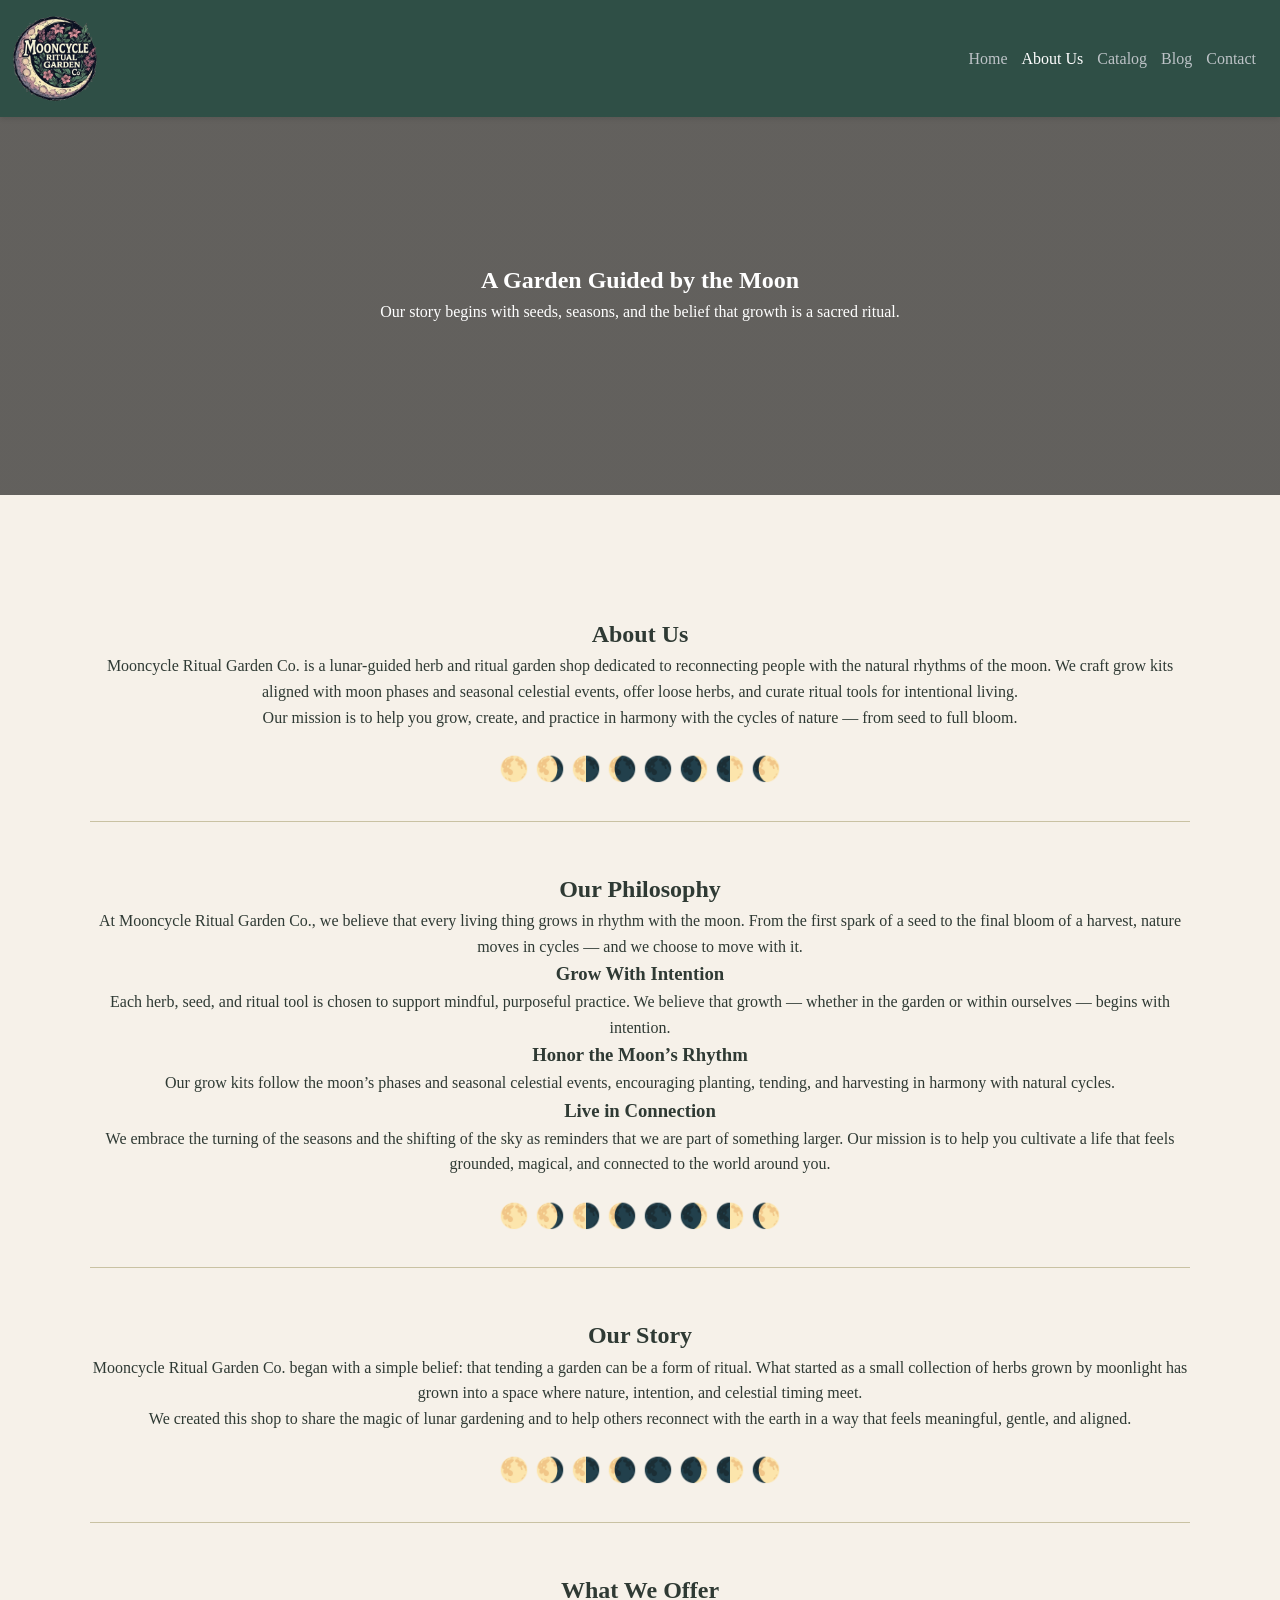
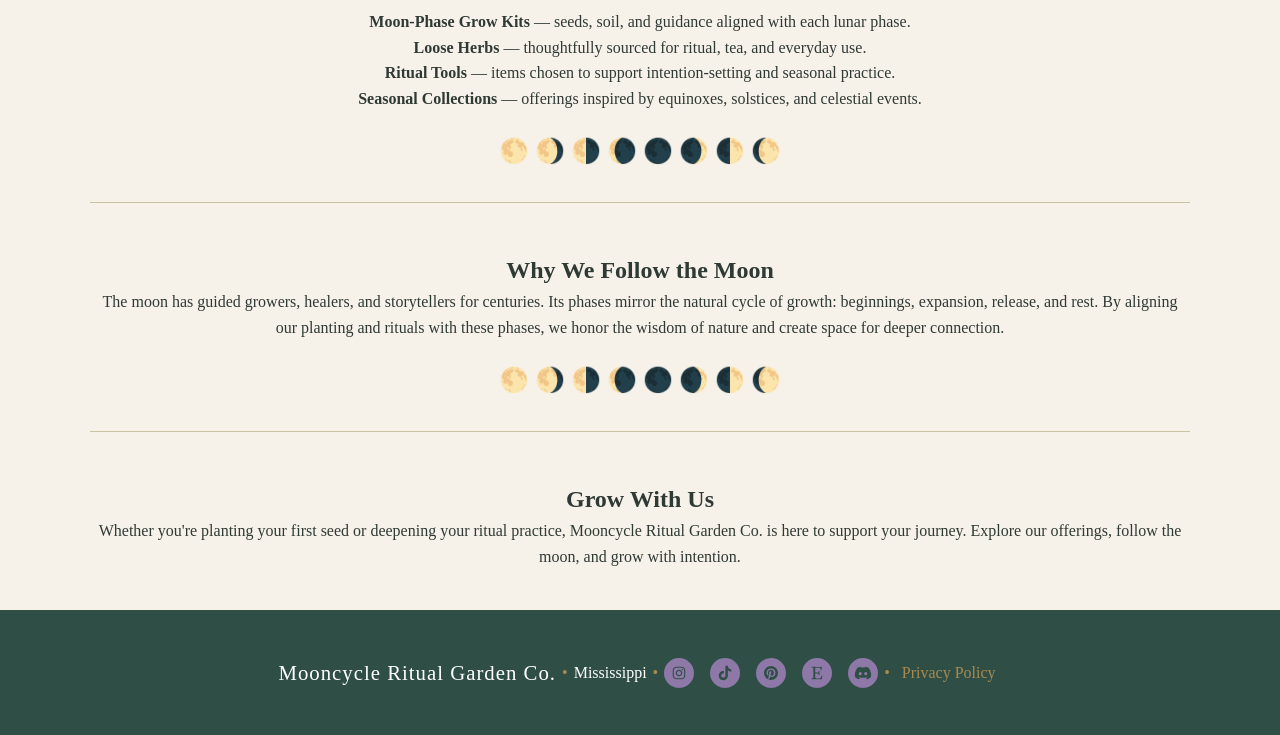
==== commit 98c7efa0: "added more comments, added padding to container to make it mobile responsive" ====
--- a/about.html
+++ b/about.html
@@ -1,151 +1,240 @@
+<!-- This declares the document type and tells the browser to use HTML5 -->
 <!DOCTYPE html>
+
+<!-- Opening HTML tag with the language set to English -->
 <html lang="en">
 
 <head>
+    <!-- This sets the character encoding so the browser displays text correctly -->
     <meta charset="UTF-8">
+
+    <!-- This makes the website responsive on mobile devices -->
     <meta name="viewport" content="width=device-width, initial-scale=1.0">
+
+    <!-- This is the title that appears in the browser tab -->
     <title>Mooncycle Ritual Garden Co. | About Us</title>
+
+    <!-- This links to the external CSS file where all the custom styles live -->
     <link rel="stylesheet" href="style.css">
 </head>
 
 <body>
+
+<!-- This is the header section that contains the navigation bar -->
 <header class="header">
+
+    <!-- This is the navigation bar container -->
     <nav class="navBar">
-            <div class="logo">
+
+        <!-- This div holds the logo image -->
+        <div class="logo">
+
+            <!-- This displays the logo and includes alt text for accessibility -->
             <img src="assets/images/logo.png" alt="Mooncycle Ritual Garden Co. logo" class="logo-img">
         </div>
+
+        <!-- This is the list of navigation links -->
         <ul class="nav-links">
+
+            <!-- Each list item contains a link to a different page -->
             <li><a href="index.html">Home</a></li>
+
+            <!-- This link is highlighted because we are on the About page -->
             <li><a href="about.html" class="active">About Us</a></li>
+
             <li><a href="catalog.html">Catalog</a></li>
             <li><a href="blog.html">Blog</a></li>
             <li><a href="contact.html">Contact</a></li>
         </ul>
+
     </nav>
 </header>
-    <section class="hero">
-        <h1>A Garden Guided by the Moon</h1>
-        <p>Our story begins with seeds, seasons, and the belief that growth is a sacred ritual.</p>
-    </section>
-
-    <main class="container">
-        <section class="content-area">
-            <h1>About Us</h1>
-            <p>
-                Mooncycle Ritual Garden Co. is a lunar-guided herb and ritual garden shop dedicated
-                to reconnecting people with the natural rhythms of the moon. We craft grow kits
-                aligned with moon phases and seasonal celestial events, offer loose herbs, and
-                curate ritual tools for intentional living.
-            </p>
-            <p>
-                Our mission is to help you grow, create, and practice in harmony with the cycles
-                of nature — from seed to full bloom.
-            </p>
-        </section>
-
-        <section class="content-area">
-            <h2>Our Philosophy</h2>
-            <p>
-                At Mooncycle Ritual Garden Co., we believe that every living thing grows in rhythm
-                with the moon. From the first spark of a seed to the final bloom of a harvest,
-                nature moves in cycles — and we choose to move with it.
-            </p>
-
-            <h3>Grow With Intention</h3>
-            <p>
-                Each herb, seed, and ritual tool is chosen to support mindful, purposeful practice.
-                We believe that growth — whether in the garden or within ourselves — begins with intention.
-            </p>
-
-            <h3>Honor the Moon’s Rhythm</h3>
-            <p>
-                Our grow kits follow the moon’s phases and seasonal celestial events, encouraging
-                planting, tending, and harvesting in harmony with natural cycles.
-            </p>
-
-            <h3>Live in Connection</h3>
-            <p>
-                We embrace the turning of the seasons and the shifting of the sky as reminders that
-                we are part of something larger. Our mission is to help you cultivate a life that
-                feels grounded, magical, and connected to the world around you.
-            </p>
-        </section>
-
-        <section class="content-area">
-            <h2>Our Story</h2>
-            <p>
-                Mooncycle Ritual Garden Co. began with a simple belief: that tending a garden can be
-                a form of ritual. What started as a small collection of herbs grown by moonlight
-                has grown into a space where nature, intention, and celestial timing meet.
-            </p>
-            <p>
-                We created this shop to share the magic of lunar gardening and to help others
-                reconnect with the earth in a way that feels meaningful, gentle, and aligned.
-            </p>
-        </section>
-
-        <section class="content-area">
-            <h2>What We Offer</h2>
-            <p><strong>Moon-Phase Grow Kits</strong> — seeds, soil, and guidance aligned with each lunar phase.
-            <p><strong>Loose Herbs</strong> — thoughtfully sourced for ritual, tea, and everyday use.</p>
-            <p><strong>Ritual Tools</strong> — items chosen to support intention-setting and seasonal practice.</p>
-            <p><strong>Seasonal Collections</strong> — offerings inspired by equinoxes, solstices, and celestial
-                events.</p>
-        </section>
-
-        <section class="content-area">
-            <h2>Why We Follow the Moon</h2>
-            <p>
-                The moon has guided growers, healers, and storytellers for centuries. Its phases
-                mirror the natural cycle of growth: beginnings, expansion, release, and rest.
-                By aligning our planting and rituals with these phases, we honor the wisdom of
-                nature and create space for deeper connection.
-            </p>
-        </section>
-
-        <section class="content-area">
-            <h2>Grow With Us</h2>
-            <p>
-                Whether you're planting your first seed or deepening your ritual practice,
-                Mooncycle Ritual Garden Co. is here to support your journey.
-                Explore our offerings, follow the moon, and grow with intention.
-            </p>
-        </section>
-
-    </main>
-
-    <!-- Footer -->
+
+<!-- This is the hero section, the large banner area at the top of the page -->
+<section class="hero">
+
+    <!-- Main headline for the hero section -->
+    <h1>A Garden Guided by the Moon</h1>
+
+    <!-- Supporting text under the headline -->
+    <p>Our story begins with seeds, seasons, and the belief that growth is a sacred ritual.</p>
+</section>
+
+<!-- This is the main content container for the page -->
+<main class="container">
+
+    <!-- First content section introducing the brand -->
+    <section class="content-area">
+
+        <!-- Section title -->
+        <h1>About Us</h1>
+
+        <!-- First paragraph describing the brand’s purpose -->
+        <p>
+            Mooncycle Ritual Garden Co. is a lunar-guided herb and ritual garden shop dedicated
+            to reconnecting people with the natural rhythms of the moon. We craft grow kits
+            aligned with moon phases and seasonal celestial events, offer loose herbs, and
+            curate ritual tools for intentional living.
+        </p>
+
+        <!-- Second paragraph expanding on the mission -->
+        <p>
+            Our mission is to help you grow, create, and practice in harmony with the cycles
+            of nature — from seed to full bloom.
+        </p>
+    </section>
+
+    <!-- Philosophy section explaining the values -->
+    <section class="content-area">
+
+        <!-- Section title -->
+        <h2>Our Philosophy</h2>
+
+        <!-- Intro paragraph for philosophy -->
+        <p>
+            At Mooncycle Ritual Garden Co., we believe that every living thing grows in rhythm
+            with the moon. From the first spark of a seed to the final bloom of a harvest,
+            nature moves in cycles — and we choose to move with it.
+        </p>
+
+        <!-- Subheading for intention-based growth -->
+        <h3>Grow With Intention</h3>
+
+        <!-- Supporting paragraph -->
+        <p>
+            Each herb, seed, and ritual tool is chosen to support mindful, purposeful practice.
+            We believe that growth — whether in the garden or within ourselves — begins with intention.
+        </p>
+
+        <!-- Subheading for lunar rhythm -->
+        <h3>Honor the Moon’s Rhythm</h3>
+
+        <!-- Supporting paragraph -->
+        <p>
+            Our grow kits follow the moon’s phases and seasonal celestial events, encouraging
+            planting, tending, and harvesting in harmony with natural cycles.
+        </p>
+
+        <!-- Subheading for connection -->
+        <h3>Live in Connection</h3>
+
+        <!-- Supporting paragraph -->
+        <p>
+            We embrace the turning of the seasons and the shifting of the sky as reminders that
+            we are part of something larger. Our mission is to help you cultivate a life that
+            feels grounded, magical, and connected to the world around you.
+        </p>
+    </section>
+
+    <!-- Story section describing the origins -->
+    <section class="content-area">
+
+        <!-- Section title -->
+        <h2>Our Story</h2>
+
+        <!-- First paragraph about the beginnings -->
+        <p>
+            Mooncycle Ritual Garden Co. began with a simple belief: that tending a garden can be
+            a form of ritual. What started as a small collection of herbs grown by moonlight
+            has grown into a space where nature, intention, and celestial timing meet.
+        </p>
+
+        <!-- Second paragraph expanding on the evolution -->
+        <p>
+            We created this shop to share the magic of lunar gardening and to help others
+            reconnect with the earth in a way that feels meaningful, gentle, and aligned.
+        </p>
+    </section>
+
+    <!-- What We Offer section listing the product categories -->
+    <section class="content-area">
+
+        <!-- Section title -->
+        <h2>What We Offer</h2>
+
+        <!-- Each paragraph describes a different offering -->
+        <p><strong>Moon-Phase Grow Kits</strong> — seeds, soil, and guidance aligned with each lunar phase.</p>
+
+        <p><strong>Loose Herbs</strong> — thoughtfully sourced for ritual, tea, and everyday use.</p>
+
+        <p><strong>Ritual Tools</strong> — items chosen to support intention-setting and seasonal practice.</p>
+
+        <p><strong>Seasonal Collections</strong> — offerings inspired by equinoxes, solstices, and celestial
+            events.</p>
+    </section>
+
+    <!-- Section explaining why the brand follows the lunar cycles -->
+    <section class="content-area">
+
+        <!-- Section title -->
+        <h2>Why We Follow the Moon</h2>
+
+        <!-- Supporting paragraph -->
+        <p>
+            The moon has guided growers, healers, and storytellers for centuries. Its phases
+            mirror the natural cycle of growth: beginnings, expansion, release, and rest.
+            By aligning our planting and rituals with these phases, we honor the wisdom of
+            nature and create space for deeper connection.
+        </p>
+    </section>
+
+    <!-- Closing section inviting users to engage with the brand -->
+    <section class="content-area">
+
+        <!-- Section title -->
+        <h2>Grow With Us</h2>
+
+        <!-- Final paragraph encouraging connection -->
+        <p>
+            Whether you're planting your first seed or deepening your ritual practice,
+            Mooncycle Ritual Garden Co. is here to support your journey.
+            Explore our offerings, follow the moon, and grow with intention.
+        </p>
+    </section>
+</main>
+<!--Footer-->
+    <!-- This is the footer with brand name, location, and social icons -->
     <footer class="footer-inline">
+        <!-- Brand name -->
         <span class="footer-brand">Mooncycle Ritual Garden Co.</span>
+        <!-- Divider dot -->
         <span class="footer-divider">•</span>
+        <!-- Business location -->
         <span class="footer-location">Mississippi</span>
+        <!-- Divider dot -->
         <span class="footer-divider">•</span>
+    <!--Social media-->
+        <!-- This container holds all of the social media icons -->
         <div class="footer-social-inline">
-
+            <!-- Instagram SVG icon (vector graphic for the Instagram logo) -->
             <a href="https://www.instagram.com" aria-label="Instagram" target="_blank" rel="noopener noreferrer"><svg
                     xmlns="http://www.w3.org/2000/svg"
                     viewBox="0 0 640 640"><!--!Font Awesome Free v7.2.0 by @fontawesome - https://fontawesome.com License - https://fontawesome.com/license/free Copyright 2026 Fonticons, Inc.-->
                     <path
                         d="M320.3 205C256.8 204.8 205.2 256.2 205 319.7C204.8 383.2 256.2 434.8 319.7 435C383.2 435.2 434.8 383.8 435 320.3C435.2 256.8 383.8 205.2 320.3 205zM319.7 245.4C360.9 245.2 394.4 278.5 394.6 319.7C394.8 360.9 361.5 394.4 320.3 394.6C279.1 394.8 245.6 361.5 245.4 320.3C245.2 279.1 278.5 245.6 319.7 245.4zM413.1 200.3C413.1 185.5 425.1 173.5 439.9 173.5C454.7 173.5 466.7 185.5 466.7 200.3C466.7 215.1 454.7 227.1 439.9 227.1C425.1 227.1 413.1 215.1 413.1 200.3zM542.8 227.5C541.1 191.6 532.9 159.8 506.6 133.6C480.4 107.4 448.6 99.2 412.7 97.4C375.7 95.3 264.8 95.3 227.8 97.4C192 99.1 160.2 107.3 133.9 133.5C107.6 159.7 99.5 191.5 97.7 227.4C95.6 264.4 95.6 375.3 97.7 412.3C99.4 448.2 107.6 480 133.9 506.2C160.2 532.4 191.9 540.6 227.8 542.4C264.8 544.5 375.7 544.5 412.7 542.4C448.6 540.7 480.4 532.5 506.6 506.2C532.8 480 541 448.2 542.8 412.3C544.9 375.3 544.9 264.5 542.8 227.5zM495 452C487.2 471.6 472.1 486.7 452.4 494.6C422.9 506.3 352.9 503.6 320.3 503.6C287.7 503.6 217.6 506.2 188.2 494.6C168.6 486.8 153.5 471.7 145.6 452C133.9 422.5 136.6 352.5 136.6 319.9C136.6 287.3 134 217.2 145.6 187.8C153.4 168.2 168.5 153.1 188.2 145.2C217.7 133.5 287.7 136.2 320.3 136.2C352.9 136.2 423 133.6 452.4 145.2C472 153 487.1 168.1 495 187.8C506.7 217.3 504 287.3 504 319.9C504 352.5 506.7 422.6 495 452z" />
                 </svg></a>
+            <!--TikTok SVG icon (vector graphis for the TikTok logo) -->
             <a href="https://www.tiktok.com" aria-label="TitkTok" target="_blank" rel="noopener noreferrer"><svg
                     xmlns="http://www.w3.org/2000/svg"
                     viewBox="0 0 640 640"><!--!Font Awesome Free v7.2.0 by @fontawesome - https://fontawesome.com License - https://fontawesome.com/license/free Copyright 2026 Fonticons, Inc.-->
                     <path
                         d="M544.5 273.9C500.5 274 457.5 260.3 421.7 234.7L421.7 413.4C421.7 446.5 411.6 478.8 392.7 506C373.8 533.2 347.1 554 316.1 565.6C285.1 577.2 251.3 579.1 219.2 570.9C187.1 562.7 158.3 545 136.5 520.1C114.7 495.2 101.2 464.1 97.5 431.2C93.8 398.3 100.4 365.1 116.1 336C131.8 306.9 156.1 283.3 185.7 268.3C215.3 253.3 248.6 247.8 281.4 252.3L281.4 342.2C266.4 337.5 250.3 337.6 235.4 342.6C220.5 347.6 207.5 357.2 198.4 369.9C189.3 382.6 184.4 398 184.5 413.8C184.6 429.6 189.7 444.8 199 457.5C208.3 470.2 221.4 479.6 236.4 484.4C251.4 489.2 267.5 489.2 282.4 484.3C297.3 479.4 310.4 469.9 319.6 457.2C328.8 444.5 333.8 429.1 333.8 413.4L333.8 64L421.8 64C421.7 71.4 422.4 78.9 423.7 86.2C426.8 102.5 433.1 118.1 442.4 131.9C451.7 145.7 463.7 157.5 477.6 166.5C497.5 179.6 520.8 186.6 544.6 186.6L544.6 274z" />
                 </svg></a>
+        <!--Pinterest SVG icon (vector graphis for the Pinterest logo) -->
             <a href="https://www.pinterest.com" aria-label="Pinterest" target="_blank" rel="noopener noreferrer"><svg
                     xmlns="http://www.w3.org/2000/svg"
                     viewBox="0 0 640 640"><!--!Font Awesome Free v7.2.0 by @fontawesome - https://fontawesome.com License - https://fontawesome.com/license/free Copyright 2026 Fonticons, Inc.-->
                     <path
                         d="M568 320C568 457 457 568 320 568C294.4 568 269.8 564.1 246.6 556.9C256.7 540.4 271.8 513.4 277.4 491.9C280.4 480.3 292.8 432.9 292.8 432.9C300.9 448.3 324.5 461.4 349.6 461.4C424.4 461.4 478.3 392.6 478.3 307.1C478.3 225.2 411.4 163.9 325.4 163.9C218.4 163.9 161.5 235.7 161.5 314C161.5 350.4 180.9 395.7 211.8 410.1C216.5 412.3 219 411.3 220.1 406.8C220.9 403.4 225.1 386.5 227 378.7C227.6 376.2 227.3 374 225.3 371.6C215.2 359.1 207 336.3 207 315C207 260.3 248.4 207.4 319 207.4C379.9 207.4 422.6 248.9 422.6 308.3C422.6 375.4 388.7 421.9 344.6 421.9C320.3 421.9 302 401.8 307.9 377.1C314.9 347.6 328.4 315.8 328.4 294.5C328.4 275.5 318.2 259.6 297 259.6C272.1 259.6 252.1 285.3 252.1 319.8C252.1 341.8 259.5 356.6 259.5 356.6C259.5 356.6 235 460.4 230.5 479.8C225.5 501.2 227.5 531.4 229.6 551C137.4 514.9 72 425.1 72 320C72 183 183 72 320 72C457 72 568 183 568 320z" />
                 </svg></a>
+            <!--Etsy SVG icon (vector graphis for the Etsy logo) -->
             <a href="https://etsy.com" aria-label="Etsy" target="_blank" rel="noopener noreferrer"><svg
                     xmlns="http://www.w3.org/2000/svg"
                     viewBox="0 0 640 640"><!--!Font Awesome Free v7.2.0 by @fontawesome - https://fontawesome.com License - https://fontawesome.com/license/free Copyright 2026 Fonticons, Inc.-->
                     <path
                         d="M512 412C510.2 422.7 498.2 522 496.5 544C378.6 539.7 276.6 539.3 128 544L128 518.5C173.5 509.6 188.6 510.5 189 483.3C190.8 411 192.5 239.2 189 161.3C188 132.8 176.9 134.5 128 125.3L128 99.8C201.9 102.2 383.9 108.4 491 96C487.5 134.2 483.2 222.5 483.2 222.5L460 222.5C448.9 179.7 441.2 132 405.3 132L268.3 132C258.1 132 257.6 135.5 257.6 141.8L257.6 305.6C315.6 306.1 346.1 303.1 346.1 303.1C375.9 302.1 373.7 294.6 386.8 237.8L412.6 237.8C408.2 339.2 408.7 299.6 410.8 398.1L385 398C375.8 357.9 375.9 337 345.5 336.5C345.5 336.5 324 334.5 257.5 334.5L257.5 473.5C257.5 499.5 271.8 511.8 301.8 511.8L391.1 511.8C454.7 511.8 457.7 486.8 489.8 412L512 412z" />
                 </svg></a>
+            <!--Discord SVG icon (vector graphis for the Discord logo) -->
             <a href="https://discord.com" aria-label="Discord" target="_blank" rel="noopener noreferrer"><svg
                     xmlns="http://www.w3.org/2000/svg"
                     viewBox="0 0 640 640"><!--!Font Awesome Free v7.2.0 by @fontawesome - https://fontawesome.com License - https://fontawesome.com/license/free Copyright 2026 Fonticons, Inc.-->
@@ -153,10 +242,10 @@
                         d="M524.5 133.8C524.3 133.5 524.1 133.2 523.7 133.1C485.6 115.6 445.3 103.1 404 96C403.6 95.9 403.2 96 402.9 96.1C402.6 96.2 402.3 96.5 402.1 96.9C396.6 106.8 391.6 117.1 387.2 127.5C342.6 120.7 297.3 120.7 252.8 127.5C248.3 117 243.3 106.8 237.7 96.9C237.5 96.6 237.2 96.3 236.9 96.1C236.6 95.9 236.2 95.9 235.8 95.9C194.5 103 154.2 115.5 116.1 133C115.8 133.1 115.5 133.4 115.3 133.7C39.1 247.5 18.2 358.6 28.4 468.2C28.4 468.5 28.5 468.7 28.6 469C28.7 469.3 28.9 469.4 29.1 469.6C73.5 502.5 123.1 527.6 175.9 543.8C176.3 543.9 176.7 543.9 177 543.8C177.3 543.7 177.7 543.4 177.9 543.1C189.2 527.7 199.3 511.3 207.9 494.3C208 494.1 208.1 493.8 208.1 493.5C208.1 493.2 208.1 493 208 492.7C207.9 492.4 207.8 492.2 207.6 492.1C207.4 492 207.2 491.8 206.9 491.7C191.1 485.6 175.7 478.3 161 469.8C160.7 469.6 160.5 469.4 160.3 469.2C160.1 469 160 468.6 160 468.3C160 468 160 467.7 160.2 467.4C160.4 467.1 160.5 466.9 160.8 466.7C163.9 464.4 167 462 169.9 459.6C170.2 459.4 170.5 459.2 170.8 459.2C171.1 459.2 171.5 459.2 171.8 459.3C268 503.2 372.2 503.2 467.3 459.3C467.6 459.2 468 459.1 468.3 459.1C468.6 459.1 469 459.3 469.2 459.5C472.1 461.9 475.2 464.4 478.3 466.7C478.5 466.9 478.7 467.1 478.9 467.4C479.1 467.7 479.1 468 479.1 468.3C479.1 468.6 479 468.9 478.8 469.2C478.6 469.5 478.4 469.7 478.2 469.8C463.5 478.4 448.2 485.7 432.3 491.6C432.1 491.7 431.8 491.8 431.6 492C431.4 492.2 431.3 492.4 431.2 492.7C431.1 493 431.1 493.2 431.1 493.5C431.1 493.8 431.2 494 431.3 494.3C440.1 511.3 450.1 527.6 461.3 543.1C461.5 543.4 461.9 543.7 462.2 543.8C462.5 543.9 463 543.9 463.3 543.8C516.2 527.6 565.9 502.5 610.4 469.6C610.6 469.4 610.8 469.2 610.9 469C611 468.8 611.1 468.5 611.1 468.2C623.4 341.4 590.6 231.3 524.2 133.7zM222.5 401.5C193.5 401.5 169.7 374.9 169.7 342.3C169.7 309.7 193.1 283.1 222.5 283.1C252.2 283.1 275.8 309.9 275.3 342.3C275.3 375 251.9 401.5 222.5 401.5zM417.9 401.5C388.9 401.5 365.1 374.9 365.1 342.3C365.1 309.7 388.5 283.1 417.9 283.1C447.6 283.1 471.2 309.9 470.7 342.3C470.7 375 447.5 401.5 417.9 401.5z" />
                 </svg></a>
         </div>
-
+<!--Divider dot-->
         <span class="footer-divider">•</span>
+<!--Privacy Policy-->
         <a href="privacy.html">Privacy Policy</a>
     </footer>
 </body>
-
 </html>
--- a/style.css
+++ b/style.css
@@ -374,7 +374,7 @@
     max-width: var(--container-width);
     /* 1100px max width */
     margin: 0 auto;
-    padding: 40px 0;
+    padding: 120px 0 40px;
 }
 
 /* ------------------------------------------------------------
@@ -898,7 +898,9 @@
 
 /* Mobile screens */
 @media (max-width: 600px) {
-
+.container {
+padding-top: 200px;/*this helps the content of the pages show*/
+}
     /* Stack navbar items */
     .navBar {
         flex-direction: column;
